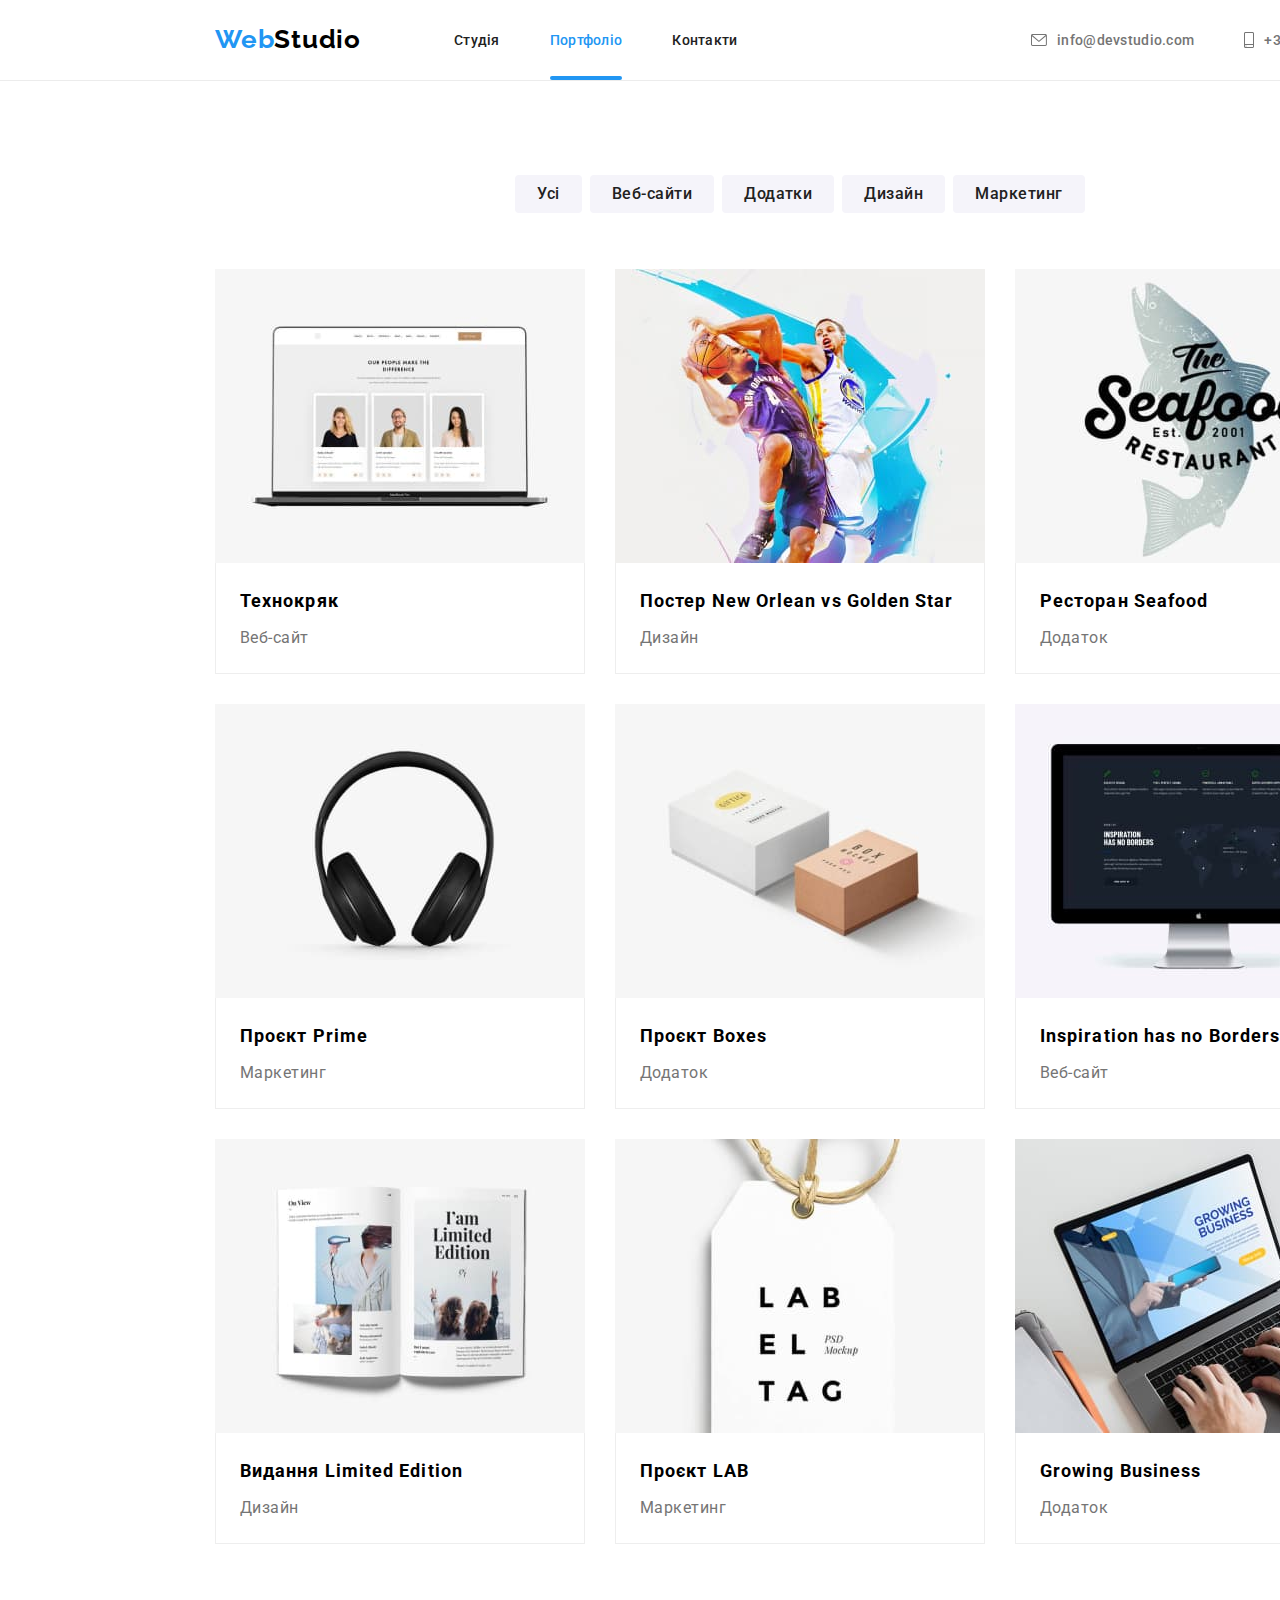
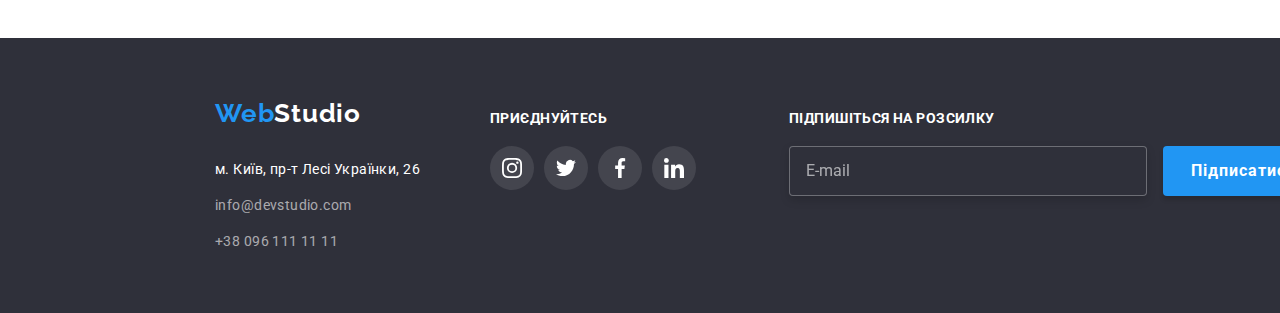
==== portfolio.html @ 1dd20a49 "Виконано рефакторинг HTML-коду та CSS-коду проекту" ====
<!DOCTYPE html>
<html lang="uk">
<head>
    <meta charset="UTF-8">
    <meta http-equiv="X-UA-Compatible" content="IE=edge">
    <meta name="viewport" content="width=device-width, initial-scale=1.0">
    <title>Портфоліо</title>
    <link rel="preconnect" href="https://fonts.googleapis.com">
    <link rel="preconnect" href="https://fonts.gstatic.com" crossorigin>
    <link href="https://fonts.googleapis.com/css2?family=Raleway:wght@700&family=Roboto:wght@400;500;700;900&display=swap"
        rel="stylesheet">
    <link rel="stylesheet" href="./css/main.min.css">
</head>
<body>
    <!-- header -->
    <header class="header">
        <div class="container flex-cont">
            <a class="header-logo" href="./index.html" lang="en" rel="noopener noreferrer nofollow">
                <span class="header-logo__color">Web</span>Studio</a>
            <nav class="navigation">
                <ul class="navigation__list list">
                    <li class="navigation__item"><a href="./index.html" class="navigation__link"
                            rel="noopener noreferrer nofollow">Студія</a></li>
                    <li class="navigation__item"><a href="./portfolio.html" class="navigation__link current"
                            rel="noopener noreferrer nofollow">Портфоліо</a></li>
                    <li class="navigation__item"><a href="/" class="navigation__link"
                            rel="noopener noreferrer nofollow">Контакти</a></li>
                </ul>
            </nav>
            <ul class="contact__list list">
                <li class="contact__item"><a href="mailto:info@devstudio.com" class="contact__mail"
                        rel="noopener noreferrer nofollow"><svg class="contact__mail-icon" width="16" height="12">
                            <use href="./images/icons.svg#icon-envelope"></use>
                        </svg>info@devstudio.com</a></li>
                <li class="contact__item"><a href="tel:+380961111111" class="contact__tel"
                        rel="noopener noreferrer nofollow"><svg class="contact__tel-icon" width="10" height="16">
                            <use href="./images/icons.svg#icon-smartphone"></use>
                        </svg>+38 096 111 11 11</a></li>
            </ul>
        </div>
    </header>
    <!-- hero portfolio -->
    <main>
<section class="section">
    <div class="container">
        <h1 class="section-title visually-hidden">Портфоліо</h1>
        <ul class="portfolio-buttons__list list">
            <li class="portfolio-buttons__list-item"><button type="button" class="portfolio-buttons__list-buttons">Усі</button></li>
            <li class="portfolio-buttons__list-item"><button type="button" class="portfolio-buttons__list-buttons">Веб-сайти</button></li>
            <li class="portfolio-buttons__list-item"><button type="button" class="portfolio-buttons__list-buttons">Додатки</button></li>
            <li class="portfolio-buttons__list-item"><button type="button" class="portfolio-buttons__list-buttons">Дизайн</button></li>
            <li class="portfolio-buttons__list-item"><button type="button" class="portfolio-buttons__list-buttons">Маркетинг</button></li>
        </ul>
        <ul class="portfolio-content__list list">
            <li class="portfolio-content__list-item">
                <a href="/" rel="noopener noreferrer nofollow" class="portfolio-content__list-link">
                    <div class="portfolio-content__thumb">
                        <img src="./images/img_project1.jpg" alt="дизайн-постер" width="370" height="294" />
                        <p class="portfolio-content__thumb-text">Ресурс пропонує комплексні пропозиції з різним рівнем функціоналу та сервісів. Все це
                            дозволить
                            відвідувачу отримати вичерпні відомості про компанію чи приватну особу.</p>
                    </div>
                <div class="portfolio-cards__container">
                    <h2 class="portfolio-cards__container-title">Технокряк</h2>
                    <p class="portfolio-cards__container-text">Веб-сайт</p>
                </div>
                </a>
            </li>
            <li class="portfolio-content__list-item">
                <a href="/" rel="noopener noreferrer nofollow" class="portfolio-content__list-link">
                    <div class="portfolio-content__thumb">
                        <img src="./images/img_project2.jpg" alt="дизайн-постер" width="370" height="294" />
                        <p class="portfolio-content__thumb-text">Ресурс пропонує комплексні пропозиції з різним рівнем функціоналу та сервісів. Все це дозволить
                            відвідувачу отримати вичерпні відомості про компанію чи приватну особу.</p>
                    </div>
                <div class="portfolio-cards__container">
                    <h2 class="portfolio-cards__container-title">Постер New Orlean vs Golden Star</h2>
                    <p class="portfolio-cards__container-text">Дизайн</p>
                </div>
                </a>
            </li>
            <li class="portfolio-content__list-item">
                <a href="/" rel="noopener noreferrer nofollow" class="portfolio-content__list-link">
                    <div class="portfolio-content__thumb">
                        <img src="./images/img_project3.jpg" alt="ресторан-додаток" width="370" height="294" />
                        <p class="portfolio-content__thumb-text">Ресурс пропонує комплексні пропозиції з різним рівнем функціоналу та сервісів. Все це дозволить
                            відвідувачу отримати вичерпні відомості про компанію чи приватну особу.</p>
                    </div>
                    <div class="portfolio-cards__container">
                        <h2 class="portfolio-cards__container-title">Ресторан Seafood</h2>
                        <p class="portfolio-cards__container-text">Додаток</p>
                    </div>
                </a>
            </li>
            <li class="portfolio-content__list-item">
                <a href="/" rel="noopener noreferrer nofollow" class="portfolio-content__list-link">
                    <div class="portfolio-content__thumb">
                        <img src="./images/img_project4.jpg" alt="музика-проект" width="370" height="294" />
                        <p class="portfolio-content__thumb-text">Ресурс пропонує комплексні пропозиції з різним рівнем функціоналу та сервісів. Все це дозволить
                            відвідувачу отримати вичерпні відомості про компанію чи приватну особу.</p>
                    </div>
                    <div class="portfolio-cards__container">
                        <h2 class="portfolio-cards__container-title">Проєкт Prime</h2>
                        <p class="portfolio-cards__container-text">Маркетинг</p>
                    </div>
                </a>
            </li>
            <li class="portfolio-content__list-item">
                <a href="/" rel="noopener noreferrer nofollow" class="portfolio-content__list-link">
                    <div class="portfolio-content__thumb">
                        <img src="./images/img_project5.jpg" alt="коробка-проект" width="370" height="294" />
                        <p class="portfolio-content__thumb-text">Ресурс пропонує комплексні пропозиції з різним рівнем функціоналу та сервісів. Все це дозволить
                            відвідувачу отримати вичерпні відомості про компанію чи приватну особу.</p>
                    </div>
                    <div class="portfolio-cards__container">
                        <h2 class="portfolio-cards__container-title">Проєкт Boxes</h2>
                        <p class="portfolio-cards__container-text">Додаток</p>
                    </div>
                </a>
            </li>
            <li class="portfolio-content__list-item">
                <a href="/" rel="noopener noreferrer nofollow" class="portfolio-content__list-link">
                    <div class="portfolio-content__thumb">
                        <img src="./images/img_project6.jpg" alt="Веб-сайт" width="370" height="294" />
                        <p class="portfolio-content__thumb-text">Ресурс пропонує комплексні пропозиції з різним рівнем функціоналу та сервісів. Все це дозволить
                            відвідувачу отримати вичерпні відомості про компанію чи приватну особу.</p>
                    </div>
                    <div class="portfolio-cards__container">
                        <h2 class="portfolio-cards__container-title">Inspiration has no Borders</h2>
                        <p class="portfolio-cards__container-text">Веб-сайт</p>
                    </div>
                </a>
            </li>
            <li class="portfolio-content__list-item">
                <a href="/" rel="noopener noreferrer nofollow" class="portfolio-content__list-link">
                    <div class="portfolio-content__thumb">
                        <img src="./images/img_project7.jpg" alt="Видання" width="370" height="294" />
                        <p class="portfolio-content__thumb-text">Ресурс пропонує комплексні пропозиції з різним рівнем функціоналу та сервісів. Все це дозволить
                            відвідувачу отримати вичерпні відомості про компанію чи приватну особу.</p>
                    </div>
                    <div class="portfolio-cards__container">
                        <h2 class="portfolio-cards__container-title">Видання Limited Edition</h2>
                        <p class="portfolio-cards__container-text">Дизайн</p>
                    </div>
                </a>
            </li>
            <li class="portfolio-content__list-item">
                <a href="/" rel="noopener noreferrer nofollow" class="portfolio-content__list-link">
                    <div class="portfolio-content__thumb">
                        <img src="./images/img_project8.jpg" alt="проект LabelTag" width="370" height="294" />
                        <p class="portfolio-content__thumb-text">Ресурс пропонує комплексні пропозиції з різним рівнем функціоналу та сервісів. Все це дозволить
                            відвідувачу отримати вичерпні відомості про компанію чи приватну особу.</p>
                    </div>
                    <div class="portfolio-cards__container">
                        <h2 class="portfolio-cards__container-title">Проєкт LAB</h2>
                        <p class="portfolio-cards__container-text">Маркетинг</p>
                    </div>
                </a>
            </li>
            <li class="portfolio-content__list-item">
                <a href="/" rel="noopener noreferrer nofollow" class="portfolio-content__list-link">
                    <div class="portfolio-content__thumb">
                        <img src="./images/img_project9.jpg" alt="додаток для бізнесу" width="370" height="294" />
                        <p class="portfolio-content__thumb-text">Ресурс пропонує комплексні пропозиції з різним рівнем функціоналу та сервісів. Все це дозволить
                            відвідувачу отримати вичерпні відомості про компанію чи приватну особу.</p>
                    </div>
                    <div class="portfolio-cards__container">
                        <h2 class="portfolio-cards__container-title">Growing Business</h2>
                        <p class="portfolio-cards__container-text">Додаток</p>
                    </div>
                </a>
            </li>
        </ul>
    </div>
    
</section>
    </main>
    <!-- basement(footer) -->
    <footer class="footer">
        <div class="container flex-cont">
            <div class="footer-logo-address">
                <a class="footer-logo" href="./index.html" rel="noopener noreferrer nofollow"><span
                        class="footer-logo__color">Web</span>Studio</a>
                <address>
                    <ul class="address-list list">
                        <li class="address-list__item">
                            <a href="https://www.google.com.ua/maps/place/%D0%B1%D1%83%D0%BB.+%D0%9B%D0%B5%D1%81%D0%B8+%D0%A3%D0%BA%D1%80%D0%B0%D0%B8%D0%BD%D0%BA%D0%B8,+26,+%D0%9A%D0%B8%D0%B5%D0%B2,+02000/@50.4265841,30.5361971,17z/data=!3m1!4b1!4m5!3m4!1s0x40d4cf0e033ecbe9:0x57a4dffefec77da0!8m2!3d50.4265807!4d30.5383858?hl=ru"
                                class="address-list__maps" target="_blank" rel="noopener noreferrer nofollow">м. Київ, пр-т
                                Лесі Українки,
                                26</a>
                        </li>
                        <li class="address-list__item">
                            <a href="mailto:info@devstudio.com" class="address-list__mail"
                                rel="noopener noreferrer nofollow">info@devstudio.com</a>
                        </li>
                        <li class="address-list__item">
                            <a href="tel:+3809611111" class="address-list__tel" rel="noopener noreferrer nofollow">+38 096
                                111 11 11</a>
                        </li>
                    </ul>
                </address>
            </div>
            <div class="footer-social">
                <h3 class="footer-social__title">ПРИЄДНУЙТЕСЬ</h3>
                <ul class="footer-social__list list">
                    <li class="footer-social__item"><a href="/" class="footer-social__link"
                            rel="noopener noreferrer nofollow"><svg class="footer-social__icon" width="20" height="20">
                                <use href="./images/icons.svg#icon-instagram"></use>
                            </svg></a>
                    </li>
                    <li class="footer-social__item"><a href="/" class="footer-social__link"
                            rel="noopener noreferrer nofollow"><svg class="footer-social__icon" width="20" height="20">
                                <use href="./images/icons.svg#icon-twitter"></use>
                            </svg></a>
                    </li>
                    <li class="footer-social__item"><a href="/" class="footer-social__link"
                            rel="noopener noreferrer nofollow"><svg class="footer-social__icon" width="20" height="20">
                                <use href="./images/icons.svg#icon-facebook"></use>
                            </svg></a>
                    </li>
                    <li class="footer-social__item"><a href="/" class="footer-social__link"
                            rel="noopener noreferrer nofollow"><svg class="footer-social__icon" width="20" height="20">
                                <use href="./images/icons.svg#icon-linkedin"></use>
                            </svg></a>
                    </li>
                </ul>
            </div>
            <div class="footer-form">
                <h3 class="footer-form__title">ПІДПИШІТЬСЯ НА РОЗСИЛКУ</h3>
                <form name="footer-form" class="footer-form__form">
                    <label for="email"></label>
                    <input type="email" name="email" placeholder="E-mail" class="footer-form__input" id="email" />
                    <button type="submit" class="footer-form__btn">Підписатися<svg class="footer-form__btn-icon" width="24"
                            height="24">
                            <use href="./images/icons.svg#icon-icon-send"></use>
                        </svg></button>
                </form>
            </div>
        </div>
    </footer>
    <script src="./js/modal.js"></script>
</body>
</html>
---- css/main.min.css ----
/*! modern-normalize v1.1.0 | MIT License | https://github.com/sindresorhus/modern-normalize */*,::before,::after{box-sizing:border-box}html{line-height:1.15;-webkit-text-size-adjust:100%;-moz-tab-size:4;-o-tab-size:4;tab-size:4}body{margin:0;font-family:system-ui,"Segoe UI",Roboto,Helvetica,Arial,sans-serif,"Apple Color Emoji","Segoe UI Emoji"}hr{height:0;color:inherit}abbr[title]{-webkit-text-decoration:underline dotted;text-decoration:underline dotted}b,strong{font-weight:bolder}code,kbd,samp,pre{font-family:ui-monospace,SFMono-Regular,Consolas,"Liberation Mono",Menlo,monospace;font-size:1em}small{font-size:80%}sub,sup{font-size:75%;line-height:0;position:relative;vertical-align:baseline}sub{bottom:-0.25em}sup{top:-0.5em}table{text-indent:0;border-color:inherit}button,input,optgroup,select,textarea{font-family:inherit;font-size:100%;line-height:1.15;margin:0}button,select{text-transform:none}button,[type=button],[type=reset],[type=submit]{-webkit-appearance:button}::-moz-focus-inner{border-style:none;padding:0}:-moz-focusring{outline:1px dotted ButtonText}:-moz-ui-invalid{box-shadow:none}legend{padding:0}progress{vertical-align:baseline}::-webkit-inner-spin-button,::-webkit-outer-spin-button{height:auto}[type=search]{-webkit-appearance:textfield;outline-offset:-2px}::-webkit-search-decoration{-webkit-appearance:none}::-webkit-file-upload-button{-webkit-appearance:button;font:inherit}summary{display:list-item}body{font-family:Roboto,sans-serif;background-color:#fff;color:#212121;width:1600px;margin:0 auto}.list{padding:0;margin:0;list-style:none}a{text-decoration:none}img{display:block;max-width:100%;padding:0}h1,h2,h3,h4,h5,h6,p{margin:0}ul{list-style:none;padding:0;margin:0}.visually-hidden{position:absolute;width:1px;height:1px;margin:-1px;border:0;padding:0;white-space:nowrap;-webkit-clip-path:inset(100%);clip-path:inset(100%);clip:rect(0 0 0 0);overflow:hidden}.container{width:1200px;padding-left:15px;padding-right:15px;margin-left:auto;margin-right:auto}.flex-cont{display:flex}.section{padding-top:94px;padding-bottom:94px}.section-title{font-weight:700;font-size:36px;line-height:1.1666666667;letter-spacing:.03em;text-align:center;margin-top:0;margin-bottom:50px}.header-logo{display:block;font-family:Raleway;font-weight:700;font-size:26px;line-height:1.1923076923;letter-spacing:.03em;color:#000;text-decoration:none;padding-top:24px;padding-bottom:25px}.header-logo__color{color:#2196f3}.footer-logo{display:inline-block;color:#fff;font-family:Raleway;font-weight:700;font-size:26px;line-height:1.1923076923;letter-spacing:.03em;text-decoration:none}.footer-logo__color{color:#2196f3}.hero__button{background-color:#2196f3;color:#fff;border-color:#2196f3;font-family:Roboto,sans-serif;font-size:16px;font-weight:700;line-height:1.875;letter-spacing:.06em;text-align:center;display:inline-block;border-radius:4px;border:0;cursor:pointer;padding:10px 24px;box-shadow:0px 4px 4px rgba(0,0,0,.15)}.footer-form__btn{background-color:#2196f3;color:#fff;border-color:#2196f3;font-family:Roboto,sans-serif;font-size:16px;font-weight:700;line-height:1.875;letter-spacing:.06em;text-align:center;display:inline-flex;align-items:center;border-radius:4px;border:0;cursor:pointer;padding:10px 28px;margin-left:12px;box-shadow:0px 4px 4px rgba(0,0,0,.15)}.footer-form__btn-icon{fill:#fff;margin-left:10px}.modal-form__btn{color:#fff;border-color:#2196f3;background-color:#2196f3;font-size:16px;font-weight:700;line-height:1.875;letter-spacing:.06em;text-align:center;font-family:Roboto,sans-serif;border-radius:4px;border:0;cursor:pointer;padding:10px 52px;margin-left:112px;box-shadow:0px 4px 4px rgba(0,0,0,.15);display:inline-block}.modal__btn-close{position:absolute;display:inline-flex;align-items:center;background-color:#fff;top:8px;right:8px;width:30px;height:30px;border-radius:50%;border:1px solid rgba(0,0,0,.1);cursor:pointer;transition:fill 250ms cubic-bezier(0.4, 0, 0.2, 1)}.modal__btn-close:hover,.modal__btn-close:focus{fill:#2196f3}.portfolio-buttons__list-buttons{background-color:#f5f4fa;color:#212121;font-family:inherit;font-size:16px;font-weight:500;line-height:1.625;letter-spacing:.03em;border-radius:4px;border:0;border-color:#f5f4fa;cursor:pointer;padding:6px 22px;transition:background-color 250ms cubic-bezier(0.4, 0, 0.2, 1),color 250ms cubic-bezier(0.4, 0, 0.2, 1),box-shadow 250ms cubic-bezier(0.4, 0, 0.2, 1)}.portfolio-buttons__list-buttons:hover,.portfolio-buttons__list-buttons:focus{background-color:#2196f3;color:#fff;box-shadow:0px 3px 1px rgba(0,0,0,.1),0px 1px 2px rgba(0,0,0,.08),0px 2px 2px rgba(0,0,0,.12)}.header{border-bottom:1px solid #ececec}.navigation__list{display:flex;margin-left:93px}.navigation__list .navigation__item:not(:last-child){margin-right:50px}.navigation__list .navigation__link{display:block;color:#212121;font-size:14px;font-weight:500;line-height:1.1428571429;letter-spacing:.02em;text-decoration:none;padding-top:32px;padding-bottom:32px;transition:color 250ms cubic-bezier(0.4, 0, 0.2, 1)}.navigation__list .navigation__link:hover,.navigation__list .navigation__link:focus{color:#2196f3}.navigation__list .navigation__link.current{color:#2196f3}.navigation__item{position:relative}.current::after{position:absolute;content:"";bottom:0;left:0;width:100%;height:4px;background-color:#2196f3;border-radius:2px}.contact__list{display:flex;margin-left:auto;align-items:center}.contact__list .contact__item+.contact__item{margin-left:50px}.contact__mail{display:inline-flex;color:#757575;font-size:14px;font-weight:500;line-height:1.1428571429;letter-spacing:.02em;text-decoration:none;align-items:center;padding-top:32px;padding-bottom:32px;transition:color 250ms cubic-bezier(0.4, 0, 0.2, 1)}.contact__mail:hover,.contact__mail:focus{color:#2196f3}.contact__mail-icon{margin-right:10px;fill:currentColor}.contact__tel{display:inline-flex;color:#757575;font-size:14px;font-weight:500;line-height:1.1428571429;letter-spacing:.02em;text-decoration:none;align-items:center;padding-top:32px;padding-bottom:32px;transition:color 250ms cubic-bezier(0.4, 0, 0.2, 1)}.contact__tel:link:hover,.contact__tel:link:focus{color:#2196f3}.contact__tel-icon{margin-right:10px;fill:currentColor}.hero{display:block;background-color:#c4c4c4;background-image:linear-gradient(to right, rgba(47, 48, 58, 0.4), rgba(47, 48, 58, 0.4)),url("../images/herobgimage.jpg");max-width:1600px;height:600px;text-align:center;text-transform:uppercase;padding-top:200px;padding-bottom:200px}.hero__title{color:#fff;width:696px;font-weight:900;font-size:44px;line-height:1.3636363636;letter-spacing:.06em;margin:0 auto 30px}.features-list{display:flex}.features-list__item:not(:last-child){margin-right:30px}.features-list__content{display:flex;justify-content:center;align-items:center;background-color:#f5f4fa;width:270px;height:120px;margin-bottom:30px;border-radius:4px}.features-list__content-title{font-size:14px;line-height:1.1428571429;letter-spacing:.03em;margin-top:0;margin-bottom:10px}.features-list__content-text{margin-top:0;margin-bottom:0}.features-list .features-list__content-title{font-size:14px;font-weight:700;line-height:1.1428571429;letter-spacing:.03em}.features-list .features-list__content-text{color:#757575;font-size:14px;font-weight:400;line-height:1.7142857143;letter-spacing:.03em}.works{padding-bottom:94px}.works-list{display:flex}.works-list__item:not(:last-child){margin-right:30px}.works-list__thumb{position:relative;display:flex}.works-list__text{position:absolute;background-color:rgba(47,48,58,.8);color:#fff;margin:0;padding:27px;bottom:0;width:100%;font-weight:700;font-size:14px;line-height:1.1428571429;letter-spacing:.03em;text-align:center;text-transform:uppercase}.teams{background-color:#f5f4fa}.teams__list{display:flex}.teams__item:not(:last-child){margin-right:30px}.teams__list .teams__item{background-color:#fff}.teams__item{box-shadow:0px 1px 3px rgba(0,0,0,.12),0px 1px 1px rgba(0,0,0,.14),0px 2px 1px rgba(0,0,0,.2);border-radius:0px 0px 4px 4px}.teams__list .teams__title{font-size:16px;font-weight:500;line-height:1.1875;letter-spacing:.03em;text-align:center;margin-top:30px;margin-bottom:0}.teams__list .teams__text{color:#757575;font-size:16px;font-weight:400;line-height:1.1875;letter-spacing:.03em;text-align:center;margin-top:10px}.social-container{margin:16px 32px 30px}.social-container__list{display:flex}.social-container__item:not(:last-child){margin-right:10px}.social-container__link{display:flex;justify-content:center;align-items:center;color:#afb1b8;width:44px;height:44px;border-radius:50%;transition:background-color 250ms cubic-bezier(0.4, 0, 0.2, 1),color 250ms cubic-bezier(0.4, 0, 0.2, 1)}.social-container__link:hover,.social-container__link:focus{background-color:#2196f3;color:#fff}.social-container__icon{fill:currentColor}.clients-list{display:flex;justify-content:center;padding:0;margin:0}.clients-list__item:not(:last-child){margin-right:30px}.clients-list__link{display:flex;justify-content:center;align-items:center;color:#afb1b8;width:170px;height:92px;border:1px solid #afb1b8;border-radius:4px;transition:background-color 250ms cubic-bezier(0.4, 0, 0.2, 1),color 250ms cubic-bezier(0.4, 0, 0.2, 1),border-color 250ms cubic-bezier(0.4, 0, 0.2, 1)}.clients-list__link:hover,.clients-list__link:focus{background-color:#fff;color:#2196f3;border-color:#2196f3}.clients-list__icon{fill:currentColor}.footer{background-color:#2f303a;padding-top:60px;padding-bottom:60px}.footer-logo-address{margin-right:70px}.address-list .address-list__maps{color:#fff;font-size:14px;font-weight:400;line-height:1.7142857143;letter-spacing:.03em;text-decoration:none;font-style:normal;margin-top:28px;transition:color 250ms cubic-bezier(0.4, 0, 0.2, 1)}.address-list .address-list__maps.address-list__maps:hover,.address-list .address-list__maps.address-list__maps:focus{color:#2196f3}.address-list__item .address-list__maps{display:inline-block}.address-list .address-list__mail{color:rgba(255,255,255,.6);font-size:14px;font-weight:400;line-height:1.7142857143;letter-spacing:.03em;text-decoration:none;font-style:normal;margin-top:12px;transition:color 250ms cubic-bezier(0.4, 0, 0.2, 1)}.address-list .address-list__mail.address-list__mail:hover,.address-list .address-list__mail.address-list__mail:focus{color:#2196f3}.address-list__item .address-list__mail{display:inline-block;padding:0}.address-list .address-list__tel{color:rgba(255,255,255,.6);font-size:14px;font-weight:400;line-height:1.7142857143;letter-spacing:.03em;text-decoration:none;font-style:normal;margin-top:12px;transition:color 250ms cubic-bezier(0.4, 0, 0.2, 1)}.address-list .address-list__tel.address-list__tel:hover,.address-list .address-list__tel.address-list__tel:focus{color:#2196f3}.address-list__item .address-list__tel{display:inline-block;padding:0}.footer-social{display:flex;flex-direction:column;margin-top:12px;margin-right:93px}.footer-social__title{color:#fff;font-weight:700;font-size:14px;line-height:1.1428571429;letter-spacing:.03em;text-transform:uppercase;margin:0}.footer-social__list{display:flex}.footer-social__link{display:flex;justify-content:center;align-items:center;color:#fff;background-color:rgba(255,255,255,.1);width:44px;height:44px;border-radius:50%;margin-top:20px;transition:background-color 250ms cubic-bezier(0.4, 0, 0.2, 1)}.footer-social__link:hover,.footer-social__link:focus{background-color:#2196f3}.footer-social__item:not(:last-child){margin-right:10px}.footer-social__icon{fill:#fff}.footer-form{display:flex;flex-direction:column;margin-top:12px}.footer-form__title{color:#fff;font-weight:700;font-size:14px;line-height:1.1428571429;letter-spacing:.03em;text-transform:uppercase;margin:0}.footer-form__form{margin-top:20px}.footer-form__input{background-color:#2f303a;color:#fff;min-width:358px;min-height:50px;border:1px solid rgba(255,255,255,.3);filter:drop-shadow(0px 4px 4px rgba(0, 0, 0, 0.15));border-radius:4px;padding-left:16px}.footer-form__input::-moz-placeholder{color:rgba(255,255,255,.6)}.footer-form__input:-ms-input-placeholder{color:rgba(255,255,255,.6)}.footer-form__input::placeholder{color:rgba(255,255,255,.6)}.backdrop{position:fixed;background-color:rgba(0,0,0,.2);top:0;left:0;width:100%;height:100%;transition:opacity 250ms cubic-bezier(0.4, 0, 0.2, 1),visibility 250ms cubic-bezier(0.4, 0, 0.2, 1)}.backdrop.is-hidden{opacity:0;visibility:hidden;pointer-events:none}.modal{position:absolute;top:50%;left:50%;min-width:528px;min-height:581px;background-color:#fff;box-shadow:0px 1px 3px rgba(0,0,0,.12),0px 1px 1px rgba(0,0,0,.14),0px 2px 1px rgba(0,0,0,.2);border-radius:4px;transform:translate(-50%, -50%) scale(1);transition:transform 250ms cubic-bezier(0.4, 0, 0.2, 1);padding:40px}.backdrop.is-hidden .modal{transform:translate(-50%, -50%) scale(0)}.modal__title{font-weight:700;font-size:20px;line-height:1.15;text-align:center;letter-spacing:.03em;color:#212121;margin:0 0 12px}.modal-form__container{margin-bottom:10px;position:relative}.modal-form__container label{display:block;font-weight:400;font-size:12px;line-height:1.1666666667;letter-spacing:.01em;color:#757575;margin-bottom:4px}.modal-form__input{width:100%;height:40px;border:1px solid rgba(33,33,33,.2);border-radius:4px;padding-left:42px;transition:border-color 250ms cubic-bezier(0.4, 0, 0.2, 1)}.modal-form__input:focus-visible{outline:none;border-color:#2196f3}.modal-form__input:hover~.modal-form__icon,.modal-form__input:focus~.modal-form__icon{fill:#2196f3}.modal-form__icon{position:absolute;top:50%;left:12px;transition:fill 250ms cubic-bezier(0.4, 0, 0.2, 1)}.modal-form__textarea-container{margin-bottom:20px}.modal-form__textarea-container.modal-form__textarea::-moz-placeholder{font-weight:400;font-size:12px;line-height:1.1666666667;letter-spacing:.01em;color:rgba(117,117,117,.5)}.modal-form__textarea-container.modal-form__textarea:-ms-input-placeholder{font-weight:400;font-size:12px;line-height:1.1666666667;letter-spacing:.01em;color:rgba(117,117,117,.5)}.modal-form__textarea-container.modal-form__textarea::placeholder{font-weight:400;font-size:12px;line-height:1.1666666667;letter-spacing:.01em;color:rgba(117,117,117,.5)}.modal-form__textarea-container label{display:block;font-weight:400;font-size:12px;line-height:1.1666666667;letter-spacing:.01em;color:#757575;margin-bottom:4px}.modal-form__textarea{width:100%;height:120px;border:1px solid rgba(33,33,33,.2);border-radius:4px;padding:12px 16px;resize:none;transition:border-color 250ms cubic-bezier(0.4, 0, 0.2, 1)}.modal-form__textarea:focus-visible{outline:none;border-color:#2196f3}.modal-form__checkbox{margin-bottom:30px;display:flex;justify-content:center;align-items:center;font-weight:400;font-size:14px;line-height:1.7142857143;letter-spacing:.03em;color:#757575;margin-left:8px}.modal-form__checkbox-input{position:absolute;width:1px;height:1px;margin:-1px;border:0;padding:0;white-space:nowrap;-webkit-clip-path:inset(100%);clip-path:inset(100%);clip:rect(0 0 0 0);overflow:hidden}.modal-form__checkbox-input:checked+.modal-form__checkbox-icon{background-color:#2196f3;border-color:#2196f3;background-image:url(../images/icon-check-modal.svg);background-size:contain;background-origin:border-box}.modal-form__checkbox-icon{display:inline-block;width:16px;height:15px;border:2px solid #000;border-radius:2px;margin-right:8px;transition:background-color 250ms cubic-bezier(0.4, 0, 0.2, 1)}.modal-form__checkbox-link{font-weight:400;font-size:14px;line-height:1.7142857143;letter-spacing:.03em;-webkit-text-decoration:underline solid #2196f3;text-decoration:underline solid #2196f3;text-underline-offset:3px;color:#2196f3;margin-left:8px;border-bottom:#2196f3}.portfolio-buttons__list{display:flex;justify-content:center}.portfolio-buttons__list-item:not(:last-child){margin-right:8px}.portfolio-content__list{display:flex;flex-wrap:wrap;padding-top:56px}.portfolio-content__list-item{width:370px;margin-right:30px;margin-bottom:30px}.portfolio-content__list-item:nth-child(3n){margin-right:0}.portfolio-content__list-item:nth-last-child(-n+3){margin-bottom:0}.portfolio-content__list-link{position:relative;display:block;text-decoration:none;color:#000;transition:background-color 250ms cubic-bezier(0.4, 0, 0.2, 1),box-shadow 250ms cubic-bezier(0.4, 0, 0.2, 1)}.portfolio-content__list-link:hover{background-color:#fff;box-shadow:0px 1px 1px rgba(0,0,0,.12),0px 4px 4px rgba(0,0,0,.06),1px 4px 6px rgba(0,0,0,.16)}.portfolio-content__list-link:hover .portfolio-content__thumb-text{transform:translateY(0)}.portfolio-content__thumb{position:relative;overflow:hidden}.portfolio-content__thumb-text{position:absolute;top:0;color:#fff;background-color:rgba(33,150,243,.9);font-weight:400;font-size:18px;line-height:1.5555555556;letter-spacing:.03em;padding:63px 24px;margin:0;height:100%;transform:translateY(101%);transition:transform 250ms cubic-bezier(0.4, 0, 0.2, 1);overflow:auto}.portfolio-cards__container{border-bottom:1px solid #eee;border-left:1px solid #eee;border-right:1px solid #eee}.portfolio-content__list-item .portfolio-cards__container-title{margin-bottom:0}.portfolio-content__list .portfolio-cards__container-title{font-size:18px;font-weight:700;line-height:2;letter-spacing:.06em;padding-top:20px;padding-left:24px;padding-right:24px}.portfolio-content__list .portfolio-cards__container-text{color:#757575;font-size:16px;font-weight:400;line-height:1.875;letter-spacing:.03em;margin-top:4px;margin-bottom:20px;padding-left:24px;padding-right:24px}/*# sourceMappingURL=main.min.css.map */
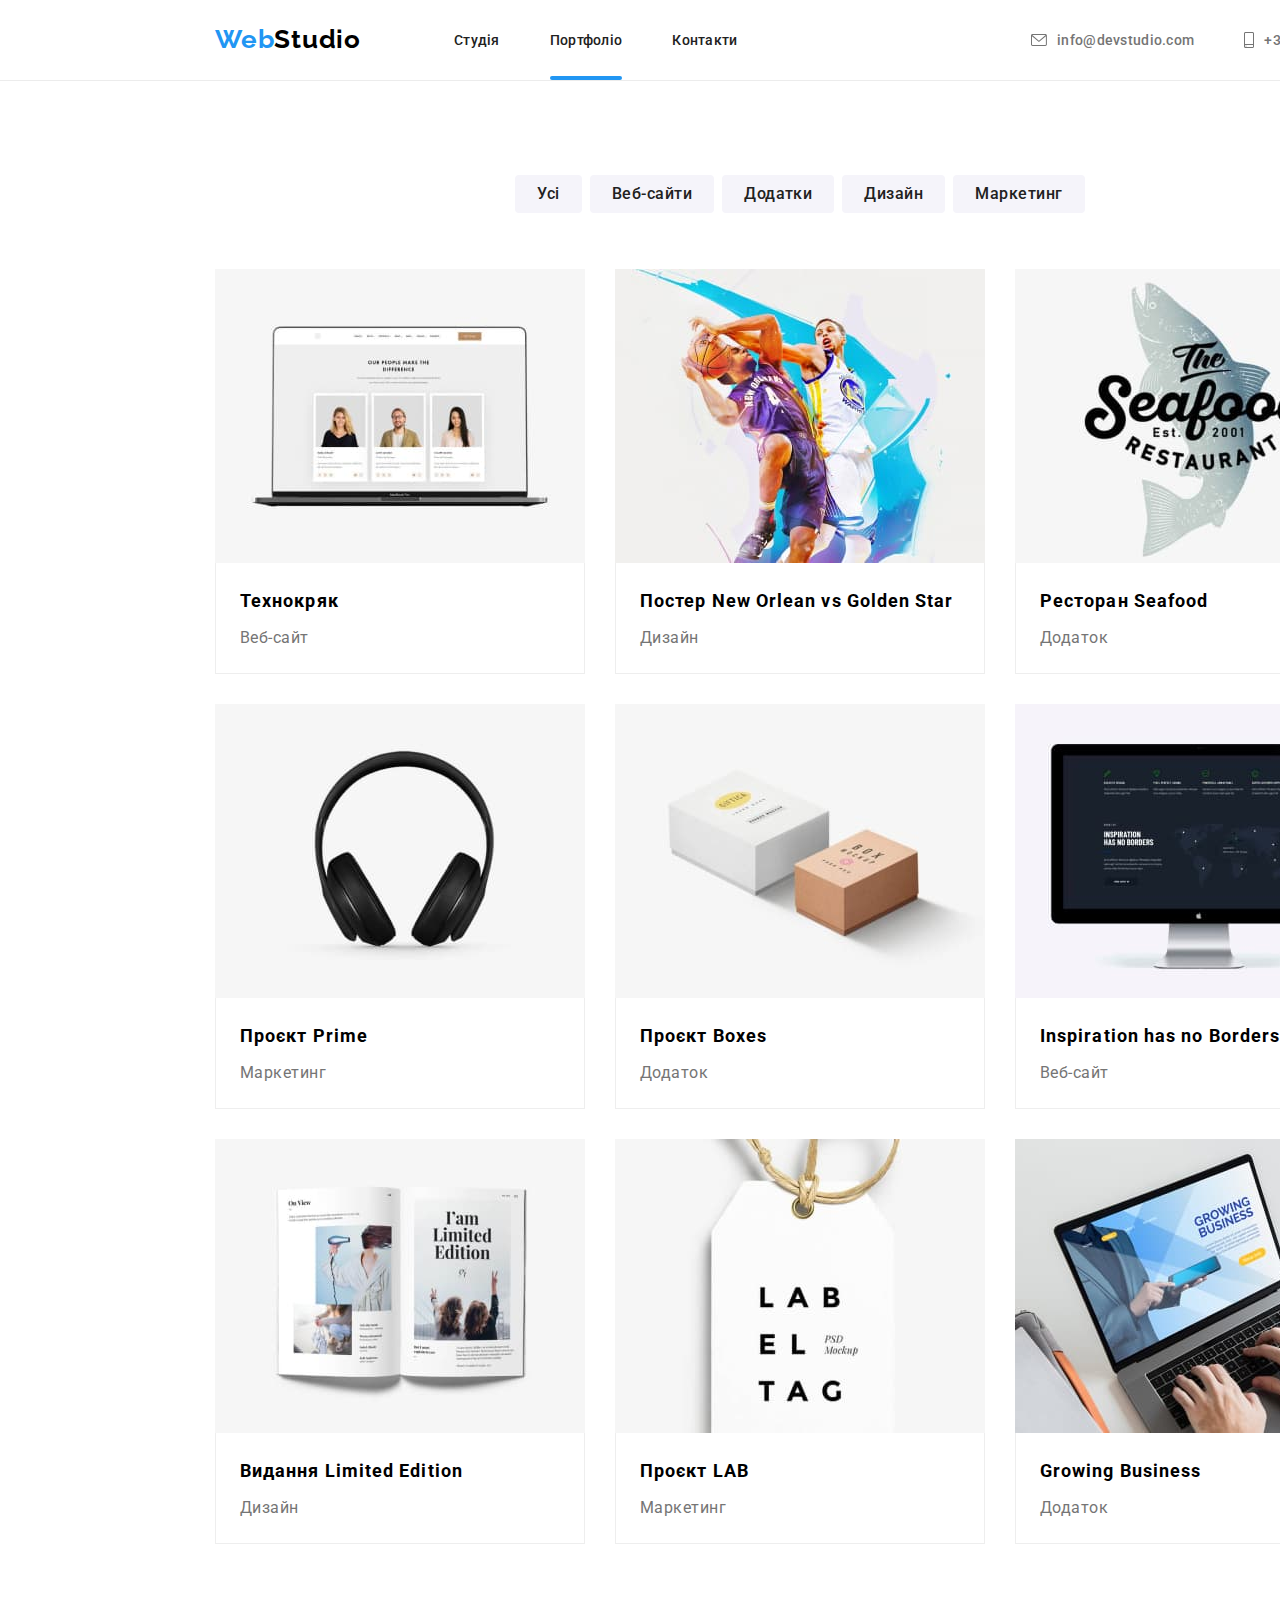
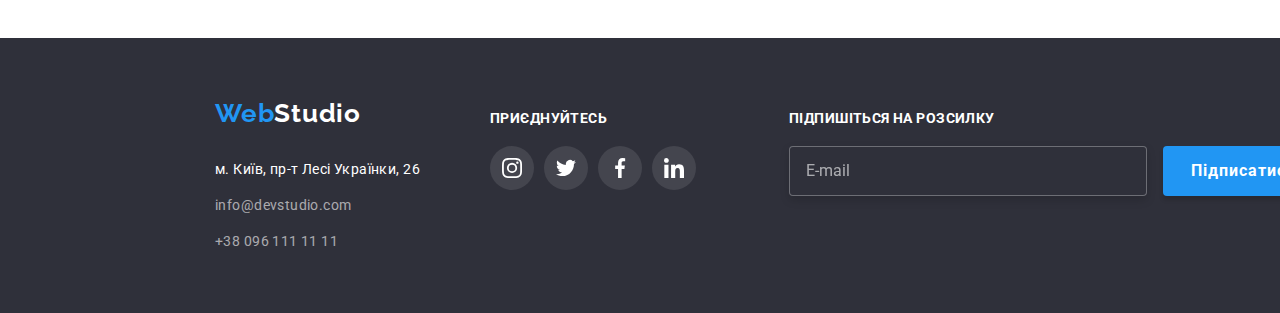
==== commit a376d459: "Виконано рефакторинг HTML та CSS-коду проекту" ====
--- a/portfolio.html
+++ b/portfolio.html
@@ -1,243 +1,366 @@
 <!DOCTYPE html>
 <html lang="uk">
-<head>
-    <meta charset="UTF-8">
-    <meta http-equiv="X-UA-Compatible" content="IE=edge">
-    <meta name="viewport" content="width=device-width, initial-scale=1.0">
+  <head>
+    <meta charset="UTF-8" />
+    <meta http-equiv="X-UA-Compatible" content="IE=edge" />
+    <meta name="viewport" content="width=device-width, initial-scale=1.0" />
     <title>Портфоліо</title>
-    <link rel="preconnect" href="https://fonts.googleapis.com">
-    <link rel="preconnect" href="https://fonts.gstatic.com" crossorigin>
-    <link href="https://fonts.googleapis.com/css2?family=Raleway:wght@700&family=Roboto:wght@400;500;700;900&display=swap"
-        rel="stylesheet">
-    <link rel="stylesheet" href="./css/main.min.css">
-</head>
-<body>
+    <link rel="preconnect" href="https://fonts.googleapis.com" />
+    <link rel="preconnect" href="https://fonts.gstatic.com" crossorigin />
+    <link
+      href="https://fonts.googleapis.com/css2?family=Raleway:wght@700&family=Roboto:wght@400;500;700;900&display=swap"
+      rel="stylesheet"
+    />
+    <link rel="stylesheet" href="./css/main.min.css" />
+  </head>
+  <body>
     <!-- header -->
     <header class="header">
-        <div class="container flex-cont">
-            <a class="header-logo" href="./index.html" lang="en" rel="noopener noreferrer nofollow">
-                <span class="header-logo__color">Web</span>Studio</a>
-            <nav class="navigation">
-                <ul class="navigation__list list">
-                    <li class="navigation__item"><a href="./index.html" class="navigation__link"
-                            rel="noopener noreferrer nofollow">Студія</a></li>
-                    <li class="navigation__item"><a href="./portfolio.html" class="navigation__link current"
-                            rel="noopener noreferrer nofollow">Портфоліо</a></li>
-                    <li class="navigation__item"><a href="/" class="navigation__link"
-                            rel="noopener noreferrer nofollow">Контакти</a></li>
-                </ul>
-            </nav>
-            <ul class="contact__list list">
-                <li class="contact__item"><a href="mailto:info@devstudio.com" class="contact__mail"
-                        rel="noopener noreferrer nofollow"><svg class="contact__mail-icon" width="16" height="12">
-                            <use href="./images/icons.svg#icon-envelope"></use>
-                        </svg>info@devstudio.com</a></li>
-                <li class="contact__item"><a href="tel:+380961111111" class="contact__tel"
-                        rel="noopener noreferrer nofollow"><svg class="contact__tel-icon" width="10" height="16">
-                            <use href="./images/icons.svg#icon-smartphone"></use>
-                        </svg>+38 096 111 11 11</a></li>
-            </ul>
-        </div>
+      <div class="container flex-cont">
+        <a class="header__logo" href="./index.html" lang="en" rel="noopener noreferrer nofollow">
+          <span class="header__logo-color">Web</span>Studio</a
+        >
+        <nav class="header-navigation">
+          <ul class="header-navigation__list list">
+            <li class="header-navigation__item">
+              <a
+                href="./index.html"
+                class="header-navigation__link"
+                rel="noopener noreferrer nofollow"
+                >Студія</a
+              >
+            </li>
+            <li class="header-navigation__item current">
+              <a
+                href="./portfolio.html"
+                class="header-navigation__link"
+                rel="noopener noreferrer nofollow"
+                >Портфоліо</a
+              >
+            </li>
+            <li class="header-navigation__item">
+              <a href="/" class="header-navigation__link" rel="noopener noreferrer nofollow"
+                >Контакти</a
+              >
+            </li>
+          </ul>
+        </nav>
+        <ul class="header-contact__list list">
+          <li class="header-contact__item">
+            <a
+              href="mailto:info@devstudio.com"
+              class="header-contact__mail"
+              rel="noopener noreferrer nofollow"
+              ><svg class="header-contact__mail-icon" width="16" height="12">
+                <use href="./images/icons.svg#icon-envelope"></use></svg
+              >info@devstudio.com</a
+            >
+          </li>
+          <li class="header-contact__item">
+            <a
+              href="tel:+380961111111"
+              class="header-contact__tel"
+              rel="noopener noreferrer nofollow"
+              ><svg class="header-contact__tel-icon" width="10" height="16">
+                <use href="./images/icons.svg#icon-smartphone"></use></svg
+              >+38 096 111 11 11</a
+            >
+          </li>
+        </ul>
+      </div>
     </header>
     <!-- hero portfolio -->
     <main>
-<section class="section">
-    <div class="container">
-        <h1 class="section-title visually-hidden">Портфоліо</h1>
-        <ul class="portfolio-buttons__list list">
-            <li class="portfolio-buttons__list-item"><button type="button" class="portfolio-buttons__list-buttons">Усі</button></li>
-            <li class="portfolio-buttons__list-item"><button type="button" class="portfolio-buttons__list-buttons">Веб-сайти</button></li>
-            <li class="portfolio-buttons__list-item"><button type="button" class="portfolio-buttons__list-buttons">Додатки</button></li>
-            <li class="portfolio-buttons__list-item"><button type="button" class="portfolio-buttons__list-buttons">Дизайн</button></li>
-            <li class="portfolio-buttons__list-item"><button type="button" class="portfolio-buttons__list-buttons">Маркетинг</button></li>
-        </ul>
-        <ul class="portfolio-content__list list">
-            <li class="portfolio-content__list-item">
-                <a href="/" rel="noopener noreferrer nofollow" class="portfolio-content__list-link">
-                    <div class="portfolio-content__thumb">
-                        <img src="./images/img_project1.jpg" alt="дизайн-постер" width="370" height="294" />
-                        <p class="portfolio-content__thumb-text">Ресурс пропонує комплексні пропозиції з різним рівнем функціоналу та сервісів. Все це
-                            дозволить
-                            відвідувачу отримати вичерпні відомості про компанію чи приватну особу.</p>
-                    </div>
-                <div class="portfolio-cards__container">
-                    <h2 class="portfolio-cards__container-title">Технокряк</h2>
-                    <p class="portfolio-cards__container-text">Веб-сайт</p>
-                </div>
-                </a>
-            </li>
-            <li class="portfolio-content__list-item">
-                <a href="/" rel="noopener noreferrer nofollow" class="portfolio-content__list-link">
-                    <div class="portfolio-content__thumb">
-                        <img src="./images/img_project2.jpg" alt="дизайн-постер" width="370" height="294" />
-                        <p class="portfolio-content__thumb-text">Ресурс пропонує комплексні пропозиції з різним рівнем функціоналу та сервісів. Все це дозволить
-                            відвідувачу отримати вичерпні відомості про компанію чи приватну особу.</p>
-                    </div>
-                <div class="portfolio-cards__container">
-                    <h2 class="portfolio-cards__container-title">Постер New Orlean vs Golden Star</h2>
-                    <p class="portfolio-cards__container-text">Дизайн</p>
-                </div>
-                </a>
-            </li>
-            <li class="portfolio-content__list-item">
-                <a href="/" rel="noopener noreferrer nofollow" class="portfolio-content__list-link">
-                    <div class="portfolio-content__thumb">
-                        <img src="./images/img_project3.jpg" alt="ресторан-додаток" width="370" height="294" />
-                        <p class="portfolio-content__thumb-text">Ресурс пропонує комплексні пропозиції з різним рівнем функціоналу та сервісів. Все це дозволить
-                            відвідувачу отримати вичерпні відомості про компанію чи приватну особу.</p>
-                    </div>
-                    <div class="portfolio-cards__container">
-                        <h2 class="portfolio-cards__container-title">Ресторан Seafood</h2>
-                        <p class="portfolio-cards__container-text">Додаток</p>
-                    </div>
-                </a>
-            </li>
-            <li class="portfolio-content__list-item">
-                <a href="/" rel="noopener noreferrer nofollow" class="portfolio-content__list-link">
-                    <div class="portfolio-content__thumb">
-                        <img src="./images/img_project4.jpg" alt="музика-проект" width="370" height="294" />
-                        <p class="portfolio-content__thumb-text">Ресурс пропонує комплексні пропозиції з різним рівнем функціоналу та сервісів. Все це дозволить
-                            відвідувачу отримати вичерпні відомості про компанію чи приватну особу.</p>
-                    </div>
-                    <div class="portfolio-cards__container">
-                        <h2 class="portfolio-cards__container-title">Проєкт Prime</h2>
-                        <p class="portfolio-cards__container-text">Маркетинг</p>
-                    </div>
-                </a>
-            </li>
-            <li class="portfolio-content__list-item">
-                <a href="/" rel="noopener noreferrer nofollow" class="portfolio-content__list-link">
-                    <div class="portfolio-content__thumb">
-                        <img src="./images/img_project5.jpg" alt="коробка-проект" width="370" height="294" />
-                        <p class="portfolio-content__thumb-text">Ресурс пропонує комплексні пропозиції з різним рівнем функціоналу та сервісів. Все це дозволить
-                            відвідувачу отримати вичерпні відомості про компанію чи приватну особу.</p>
-                    </div>
-                    <div class="portfolio-cards__container">
-                        <h2 class="portfolio-cards__container-title">Проєкт Boxes</h2>
-                        <p class="portfolio-cards__container-text">Додаток</p>
-                    </div>
-                </a>
-            </li>
-            <li class="portfolio-content__list-item">
-                <a href="/" rel="noopener noreferrer nofollow" class="portfolio-content__list-link">
-                    <div class="portfolio-content__thumb">
-                        <img src="./images/img_project6.jpg" alt="Веб-сайт" width="370" height="294" />
-                        <p class="portfolio-content__thumb-text">Ресурс пропонує комплексні пропозиції з різним рівнем функціоналу та сервісів. Все це дозволить
-                            відвідувачу отримати вичерпні відомості про компанію чи приватну особу.</p>
-                    </div>
-                    <div class="portfolio-cards__container">
-                        <h2 class="portfolio-cards__container-title">Inspiration has no Borders</h2>
-                        <p class="portfolio-cards__container-text">Веб-сайт</p>
-                    </div>
-                </a>
-            </li>
-            <li class="portfolio-content__list-item">
-                <a href="/" rel="noopener noreferrer nofollow" class="portfolio-content__list-link">
-                    <div class="portfolio-content__thumb">
-                        <img src="./images/img_project7.jpg" alt="Видання" width="370" height="294" />
-                        <p class="portfolio-content__thumb-text">Ресурс пропонує комплексні пропозиції з різним рівнем функціоналу та сервісів. Все це дозволить
-                            відвідувачу отримати вичерпні відомості про компанію чи приватну особу.</p>
-                    </div>
-                    <div class="portfolio-cards__container">
-                        <h2 class="portfolio-cards__container-title">Видання Limited Edition</h2>
-                        <p class="portfolio-cards__container-text">Дизайн</p>
-                    </div>
-                </a>
-            </li>
-            <li class="portfolio-content__list-item">
-                <a href="/" rel="noopener noreferrer nofollow" class="portfolio-content__list-link">
-                    <div class="portfolio-content__thumb">
-                        <img src="./images/img_project8.jpg" alt="проект LabelTag" width="370" height="294" />
-                        <p class="portfolio-content__thumb-text">Ресурс пропонує комплексні пропозиції з різним рівнем функціоналу та сервісів. Все це дозволить
-                            відвідувачу отримати вичерпні відомості про компанію чи приватну особу.</p>
-                    </div>
-                    <div class="portfolio-cards__container">
-                        <h2 class="portfolio-cards__container-title">Проєкт LAB</h2>
-                        <p class="portfolio-cards__container-text">Маркетинг</p>
-                    </div>
-                </a>
-            </li>
-            <li class="portfolio-content__list-item">
-                <a href="/" rel="noopener noreferrer nofollow" class="portfolio-content__list-link">
-                    <div class="portfolio-content__thumb">
-                        <img src="./images/img_project9.jpg" alt="додаток для бізнесу" width="370" height="294" />
-                        <p class="portfolio-content__thumb-text">Ресурс пропонує комплексні пропозиції з різним рівнем функціоналу та сервісів. Все це дозволить
-                            відвідувачу отримати вичерпні відомості про компанію чи приватну особу.</p>
-                    </div>
-                    <div class="portfolio-cards__container">
-                        <h2 class="portfolio-cards__container-title">Growing Business</h2>
-                        <p class="portfolio-cards__container-text">Додаток</p>
-                    </div>
-                </a>
-            </li>
-        </ul>
-    </div>
-    
-</section>
+      <section class="section">
+        <div class="container">
+          <h1 class="section-title visually-hidden">Портфоліо</h1>
+          <ul class="portfolio-buttons__list list">
+            <li class="portfolio-buttons__list-item">
+              <button type="button" class="portfolio-buttons__list-buttons">Усі</button>
+            </li>
+            <li class="portfolio-buttons__list-item">
+              <button type="button" class="portfolio-buttons__list-buttons">Веб-сайти</button>
+            </li>
+            <li class="portfolio-buttons__list-item">
+              <button type="button" class="portfolio-buttons__list-buttons">Додатки</button>
+            </li>
+            <li class="portfolio-buttons__list-item">
+              <button type="button" class="portfolio-buttons__list-buttons">Дизайн</button>
+            </li>
+            <li class="portfolio-buttons__list-item">
+              <button type="button" class="portfolio-buttons__list-buttons">Маркетинг</button>
+            </li>
+          </ul>
+          <ul class="portfolio-content__list list">
+            <li class="portfolio-content__list-item">
+              <a href="/" rel="noopener noreferrer nofollow" class="portfolio-content__list-link">
+                <div class="portfolio-content__thumb">
+                  <img
+                    src="./images/img_project1.jpg"
+                    alt="дизайн-постер"
+                    width="370"
+                    height="294"
+                  />
+                  <p class="portfolio-content__thumb-text">
+                    Ресурс пропонує комплексні пропозиції з різним рівнем функціоналу та сервісів.
+                    Все це дозволить відвідувачу отримати вичерпні відомості про компанію чи
+                    приватну особу.
+                  </p>
+                </div>
+                <div class="portfolio-cards__container">
+                  <h2 class="portfolio-cards__container-title">Технокряк</h2>
+                  <p class="portfolio-cards__container-text">Веб-сайт</p>
+                </div>
+              </a>
+            </li>
+            <li class="portfolio-content__list-item">
+              <a href="/" rel="noopener noreferrer nofollow" class="portfolio-content__list-link">
+                <div class="portfolio-content__thumb">
+                  <img
+                    src="./images/img_project2.jpg"
+                    alt="дизайн-постер"
+                    width="370"
+                    height="294"
+                  />
+                  <p class="portfolio-content__thumb-text">
+                    Ресурс пропонує комплексні пропозиції з різним рівнем функціоналу та сервісів.
+                    Все це дозволить відвідувачу отримати вичерпні відомості про компанію чи
+                    приватну особу.
+                  </p>
+                </div>
+                <div class="portfolio-cards__container">
+                  <h2 class="portfolio-cards__container-title">Постер New Orlean vs Golden Star</h2>
+                  <p class="portfolio-cards__container-text">Дизайн</p>
+                </div>
+              </a>
+            </li>
+            <li class="portfolio-content__list-item">
+              <a href="/" rel="noopener noreferrer nofollow" class="portfolio-content__list-link">
+                <div class="portfolio-content__thumb">
+                  <img
+                    src="./images/img_project3.jpg"
+                    alt="ресторан-додаток"
+                    width="370"
+                    height="294"
+                  />
+                  <p class="portfolio-content__thumb-text">
+                    Ресурс пропонує комплексні пропозиції з різним рівнем функціоналу та сервісів.
+                    Все це дозволить відвідувачу отримати вичерпні відомості про компанію чи
+                    приватну особу.
+                  </p>
+                </div>
+                <div class="portfolio-cards__container">
+                  <h2 class="portfolio-cards__container-title">Ресторан Seafood</h2>
+                  <p class="portfolio-cards__container-text">Додаток</p>
+                </div>
+              </a>
+            </li>
+            <li class="portfolio-content__list-item">
+              <a href="/" rel="noopener noreferrer nofollow" class="portfolio-content__list-link">
+                <div class="portfolio-content__thumb">
+                  <img
+                    src="./images/img_project4.jpg"
+                    alt="музика-проект"
+                    width="370"
+                    height="294"
+                  />
+                  <p class="portfolio-content__thumb-text">
+                    Ресурс пропонує комплексні пропозиції з різним рівнем функціоналу та сервісів.
+                    Все це дозволить відвідувачу отримати вичерпні відомості про компанію чи
+                    приватну особу.
+                  </p>
+                </div>
+                <div class="portfolio-cards__container">
+                  <h2 class="portfolio-cards__container-title">Проєкт Prime</h2>
+                  <p class="portfolio-cards__container-text">Маркетинг</p>
+                </div>
+              </a>
+            </li>
+            <li class="portfolio-content__list-item">
+              <a href="/" rel="noopener noreferrer nofollow" class="portfolio-content__list-link">
+                <div class="portfolio-content__thumb">
+                  <img
+                    src="./images/img_project5.jpg"
+                    alt="коробка-проект"
+                    width="370"
+                    height="294"
+                  />
+                  <p class="portfolio-content__thumb-text">
+                    Ресурс пропонує комплексні пропозиції з різним рівнем функціоналу та сервісів.
+                    Все це дозволить відвідувачу отримати вичерпні відомості про компанію чи
+                    приватну особу.
+                  </p>
+                </div>
+                <div class="portfolio-cards__container">
+                  <h2 class="portfolio-cards__container-title">Проєкт Boxes</h2>
+                  <p class="portfolio-cards__container-text">Додаток</p>
+                </div>
+              </a>
+            </li>
+            <li class="portfolio-content__list-item">
+              <a href="/" rel="noopener noreferrer nofollow" class="portfolio-content__list-link">
+                <div class="portfolio-content__thumb">
+                  <img src="./images/img_project6.jpg" alt="Веб-сайт" width="370" height="294" />
+                  <p class="portfolio-content__thumb-text">
+                    Ресурс пропонує комплексні пропозиції з різним рівнем функціоналу та сервісів.
+                    Все це дозволить відвідувачу отримати вичерпні відомості про компанію чи
+                    приватну особу.
+                  </p>
+                </div>
+                <div class="portfolio-cards__container">
+                  <h2 class="portfolio-cards__container-title">Inspiration has no Borders</h2>
+                  <p class="portfolio-cards__container-text">Веб-сайт</p>
+                </div>
+              </a>
+            </li>
+            <li class="portfolio-content__list-item">
+              <a href="/" rel="noopener noreferrer nofollow" class="portfolio-content__list-link">
+                <div class="portfolio-content__thumb">
+                  <img src="./images/img_project7.jpg" alt="Видання" width="370" height="294" />
+                  <p class="portfolio-content__thumb-text">
+                    Ресурс пропонує комплексні пропозиції з різним рівнем функціоналу та сервісів.
+                    Все це дозволить відвідувачу отримати вичерпні відомості про компанію чи
+                    приватну особу.
+                  </p>
+                </div>
+                <div class="portfolio-cards__container">
+                  <h2 class="portfolio-cards__container-title">Видання Limited Edition</h2>
+                  <p class="portfolio-cards__container-text">Дизайн</p>
+                </div>
+              </a>
+            </li>
+            <li class="portfolio-content__list-item">
+              <a href="/" rel="noopener noreferrer nofollow" class="portfolio-content__list-link">
+                <div class="portfolio-content__thumb">
+                  <img
+                    src="./images/img_project8.jpg"
+                    alt="проект LabelTag"
+                    width="370"
+                    height="294"
+                  />
+                  <p class="portfolio-content__thumb-text">
+                    Ресурс пропонує комплексні пропозиції з різним рівнем функціоналу та сервісів.
+                    Все це дозволить відвідувачу отримати вичерпні відомості про компанію чи
+                    приватну особу.
+                  </p>
+                </div>
+                <div class="portfolio-cards__container">
+                  <h2 class="portfolio-cards__container-title">Проєкт LAB</h2>
+                  <p class="portfolio-cards__container-text">Маркетинг</p>
+                </div>
+              </a>
+            </li>
+            <li class="portfolio-content__list-item">
+              <a href="/" rel="noopener noreferrer nofollow" class="portfolio-content__list-link">
+                <div class="portfolio-content__thumb">
+                  <img
+                    src="./images/img_project9.jpg"
+                    alt="додаток для бізнесу"
+                    width="370"
+                    height="294"
+                  />
+                  <p class="portfolio-content__thumb-text">
+                    Ресурс пропонує комплексні пропозиції з різним рівнем функціоналу та сервісів.
+                    Все це дозволить відвідувачу отримати вичерпні відомості про компанію чи
+                    приватну особу.
+                  </p>
+                </div>
+                <div class="portfolio-cards__container">
+                  <h2 class="portfolio-cards__container-title">Growing Business</h2>
+                  <p class="portfolio-cards__container-text">Додаток</p>
+                </div>
+              </a>
+            </li>
+          </ul>
+        </div>
+      </section>
     </main>
     <!-- basement(footer) -->
     <footer class="footer">
-        <div class="container flex-cont">
-            <div class="footer-logo-address">
-                <a class="footer-logo" href="./index.html" rel="noopener noreferrer nofollow"><span
-                        class="footer-logo__color">Web</span>Studio</a>
-                <address>
-                    <ul class="address-list list">
-                        <li class="address-list__item">
-                            <a href="https://www.google.com.ua/maps/place/%D0%B1%D1%83%D0%BB.+%D0%9B%D0%B5%D1%81%D0%B8+%D0%A3%D0%BA%D1%80%D0%B0%D0%B8%D0%BD%D0%BA%D0%B8,+26,+%D0%9A%D0%B8%D0%B5%D0%B2,+02000/@50.4265841,30.5361971,17z/data=!3m1!4b1!4m5!3m4!1s0x40d4cf0e033ecbe9:0x57a4dffefec77da0!8m2!3d50.4265807!4d30.5383858?hl=ru"
-                                class="address-list__maps" target="_blank" rel="noopener noreferrer nofollow">м. Київ, пр-т
-                                Лесі Українки,
-                                26</a>
-                        </li>
-                        <li class="address-list__item">
-                            <a href="mailto:info@devstudio.com" class="address-list__mail"
-                                rel="noopener noreferrer nofollow">info@devstudio.com</a>
-                        </li>
-                        <li class="address-list__item">
-                            <a href="tel:+3809611111" class="address-list__tel" rel="noopener noreferrer nofollow">+38 096
-                                111 11 11</a>
-                        </li>
-                    </ul>
-                </address>
-            </div>
-            <div class="footer-social">
-                <h3 class="footer-social__title">ПРИЄДНУЙТЕСЬ</h3>
-                <ul class="footer-social__list list">
-                    <li class="footer-social__item"><a href="/" class="footer-social__link"
-                            rel="noopener noreferrer nofollow"><svg class="footer-social__icon" width="20" height="20">
-                                <use href="./images/icons.svg#icon-instagram"></use>
-                            </svg></a>
-                    </li>
-                    <li class="footer-social__item"><a href="/" class="footer-social__link"
-                            rel="noopener noreferrer nofollow"><svg class="footer-social__icon" width="20" height="20">
-                                <use href="./images/icons.svg#icon-twitter"></use>
-                            </svg></a>
-                    </li>
-                    <li class="footer-social__item"><a href="/" class="footer-social__link"
-                            rel="noopener noreferrer nofollow"><svg class="footer-social__icon" width="20" height="20">
-                                <use href="./images/icons.svg#icon-facebook"></use>
-                            </svg></a>
-                    </li>
-                    <li class="footer-social__item"><a href="/" class="footer-social__link"
-                            rel="noopener noreferrer nofollow"><svg class="footer-social__icon" width="20" height="20">
-                                <use href="./images/icons.svg#icon-linkedin"></use>
-                            </svg></a>
-                    </li>
-                </ul>
-            </div>
-            <div class="footer-form">
-                <h3 class="footer-form__title">ПІДПИШІТЬСЯ НА РОЗСИЛКУ</h3>
-                <form name="footer-form" class="footer-form__form">
-                    <label for="email"></label>
-                    <input type="email" name="email" placeholder="E-mail" class="footer-form__input" id="email" />
-                    <button type="submit" class="footer-form__btn">Підписатися<svg class="footer-form__btn-icon" width="24"
-                            height="24">
-                            <use href="./images/icons.svg#icon-icon-send"></use>
-                        </svg></button>
-                </form>
-            </div>
+      <div class="container flex-cont">
+        <div class="footer-logo-address">
+          <a class="footer__logo" href="./index.html" rel="noopener noreferrer nofollow"
+            ><span class="footer__logo-color">Web</span>Studio</a
+          >
+          <address class="footer-address">
+            <ul class="footer-address__list list">
+              <li class="footer-address__item">
+                <a
+                  href="https://www.google.com.ua/maps/place/%D0%B1%D1%83%D0%BB.+%D0%9B%D0%B5%D1%81%D0%B8+%D0%A3%D0%BA%D1%80%D0%B0%D0%B8%D0%BD%D0%BA%D0%B8,+26,+%D0%9A%D0%B8%D0%B5%D0%B2,+02000/@50.4265841,30.5361971,17z/data=!3m1!4b1!4m5!3m4!1s0x40d4cf0e033ecbe9:0x57a4dffefec77da0!8m2!3d50.4265807!4d30.5383858?hl=ru"
+                  class="footer-address__maps"
+                  target="_blank"
+                  rel="noopener noreferrer nofollow"
+                  >м. Київ, пр-т Лесі Українки, 26</a
+                >
+              </li>
+              <li class="footer-address__item">
+                <a
+                  href="mailto:info@devstudio.com"
+                  class="footer-address__mail"
+                  rel="noopener noreferrer nofollow"
+                  >info@devstudio.com</a
+                >
+              </li>
+              <li class="footer-address__item">
+                <a
+                  href="tel:+3809611111"
+                  class="footer-address__tel"
+                  rel="noopener noreferrer nofollow"
+                  >+38 096 111 11 11</a
+                >
+              </li>
+            </ul>
+          </address>
         </div>
+        <div class="footer-social">
+          <h3 class="footer-social__title">ПРИЄДНУЙТЕСЬ</h3>
+          <ul class="footer-social__list list">
+            <li class="footer-social__item">
+              <a href="/" class="footer-social__link" rel="noopener noreferrer nofollow"
+                ><svg class="footer-social__icon" width="20" height="20">
+                  <use href="./images/icons.svg#icon-instagram"></use></svg
+              ></a>
+            </li>
+            <li class="footer-social__item">
+              <a href="/" class="footer-social__link" rel="noopener noreferrer nofollow"
+                ><svg class="footer-social__icon" width="20" height="20">
+                  <use href="./images/icons.svg#icon-twitter"></use></svg
+              ></a>
+            </li>
+            <li class="footer-social__item">
+              <a href="/" class="footer-social__link" rel="noopener noreferrer nofollow"
+                ><svg class="footer-social__icon" width="20" height="20">
+                  <use href="./images/icons.svg#icon-facebook"></use></svg
+              ></a>
+            </li>
+            <li class="footer-social__item">
+              <a href="/" class="footer-social__link" rel="noopener noreferrer nofollow"
+                ><svg class="footer-social__icon" width="20" height="20">
+                  <use href="./images/icons.svg#icon-linkedin"></use></svg
+              ></a>
+            </li>
+          </ul>
+        </div>
+        <div class="footer-form">
+          <h3 class="footer-form__title">ПІДПИШІТЬСЯ НА РОЗСИЛКУ</h3>
+          <form name="footer-form" class="footer-form__form">
+            <label for="email"></label>
+            <input
+              type="email"
+              name="email"
+              placeholder="E-mail"
+              class="footer-form__input"
+              id="email"
+            />
+            <button type="submit" class="footer-form__btn">
+              Підписатися<svg class="footer-form__btn-icon" width="24" height="24">
+                <use href="./images/icons.svg#icon-icon-send"></use>
+              </svg>
+            </button>
+          </form>
+        </div>
+      </div>
     </footer>
     <script src="./js/modal.js"></script>
-</body>
-</html>+  </body>
+</html>
--- a/css/main.min.css
+++ b/css/main.min.css
@@ -1 +1 @@
-/*! modern-normalize v1.1.0 | MIT License | https://github.com/sindresorhus/modern-normalize */*,::before,::after{box-sizing:border-box}html{line-height:1.15;-webkit-text-size-adjust:100%;-moz-tab-size:4;-o-tab-size:4;tab-size:4}body{margin:0;font-family:system-ui,"Segoe UI",Roboto,Helvetica,Arial,sans-serif,"Apple Color Emoji","Segoe UI Emoji"}hr{height:0;color:inherit}abbr[title]{-webkit-text-decoration:underline dotted;text-decoration:underline dotted}b,strong{font-weight:bolder}code,kbd,samp,pre{font-family:ui-monospace,SFMono-Regular,Consolas,"Liberation Mono",Menlo,monospace;font-size:1em}small{font-size:80%}sub,sup{font-size:75%;line-height:0;position:relative;vertical-align:baseline}sub{bottom:-0.25em}sup{top:-0.5em}table{text-indent:0;border-color:inherit}button,input,optgroup,select,textarea{font-family:inherit;font-size:100%;line-height:1.15;margin:0}button,select{text-transform:none}button,[type=button],[type=reset],[type=submit]{-webkit-appearance:button}::-moz-focus-inner{border-style:none;padding:0}:-moz-focusring{outline:1px dotted ButtonText}:-moz-ui-invalid{box-shadow:none}legend{padding:0}progress{vertical-align:baseline}::-webkit-inner-spin-button,::-webkit-outer-spin-button{height:auto}[type=search]{-webkit-appearance:textfield;outline-offset:-2px}::-webkit-search-decoration{-webkit-appearance:none}::-webkit-file-upload-button{-webkit-appearance:button;font:inherit}summary{display:list-item}body{font-family:Roboto,sans-serif;background-color:#fff;color:#212121;width:1600px;margin:0 auto}.list{padding:0;margin:0;list-style:none}a{text-decoration:none}img{display:block;max-width:100%;padding:0}h1,h2,h3,h4,h5,h6,p{margin:0}ul{list-style:none;padding:0;margin:0}.visually-hidden{position:absolute;width:1px;height:1px;margin:-1px;border:0;padding:0;white-space:nowrap;-webkit-clip-path:inset(100%);clip-path:inset(100%);clip:rect(0 0 0 0);overflow:hidden}.container{width:1200px;padding-left:15px;padding-right:15px;margin-left:auto;margin-right:auto}.flex-cont{display:flex}.section{padding-top:94px;padding-bottom:94px}.section-title{font-weight:700;font-size:36px;line-height:1.1666666667;letter-spacing:.03em;text-align:center;margin-top:0;margin-bottom:50px}.header-logo{display:block;font-family:Raleway;font-weight:700;font-size:26px;line-height:1.1923076923;letter-spacing:.03em;color:#000;text-decoration:none;padding-top:24px;padding-bottom:25px}.header-logo__color{color:#2196f3}.footer-logo{display:inline-block;color:#fff;font-family:Raleway;font-weight:700;font-size:26px;line-height:1.1923076923;letter-spacing:.03em;text-decoration:none}.footer-logo__color{color:#2196f3}.hero__button{background-color:#2196f3;color:#fff;border-color:#2196f3;font-family:Roboto,sans-serif;font-size:16px;font-weight:700;line-height:1.875;letter-spacing:.06em;text-align:center;display:inline-block;border-radius:4px;border:0;cursor:pointer;padding:10px 24px;box-shadow:0px 4px 4px rgba(0,0,0,.15)}.footer-form__btn{background-color:#2196f3;color:#fff;border-color:#2196f3;font-family:Roboto,sans-serif;font-size:16px;font-weight:700;line-height:1.875;letter-spacing:.06em;text-align:center;display:inline-flex;align-items:center;border-radius:4px;border:0;cursor:pointer;padding:10px 28px;margin-left:12px;box-shadow:0px 4px 4px rgba(0,0,0,.15)}.footer-form__btn-icon{fill:#fff;margin-left:10px}.modal-form__btn{color:#fff;border-color:#2196f3;background-color:#2196f3;font-size:16px;font-weight:700;line-height:1.875;letter-spacing:.06em;text-align:center;font-family:Roboto,sans-serif;border-radius:4px;border:0;cursor:pointer;padding:10px 52px;margin-left:112px;box-shadow:0px 4px 4px rgba(0,0,0,.15);display:inline-block}.modal__btn-close{position:absolute;display:inline-flex;align-items:center;background-color:#fff;top:8px;right:8px;width:30px;height:30px;border-radius:50%;border:1px solid rgba(0,0,0,.1);cursor:pointer;transition:fill 250ms cubic-bezier(0.4, 0, 0.2, 1)}.modal__btn-close:hover,.modal__btn-close:focus{fill:#2196f3}.portfolio-buttons__list-buttons{background-color:#f5f4fa;color:#212121;font-family:inherit;font-size:16px;font-weight:500;line-height:1.625;letter-spacing:.03em;border-radius:4px;border:0;border-color:#f5f4fa;cursor:pointer;padding:6px 22px;transition:background-color 250ms cubic-bezier(0.4, 0, 0.2, 1),color 250ms cubic-bezier(0.4, 0, 0.2, 1),box-shadow 250ms cubic-bezier(0.4, 0, 0.2, 1)}.portfolio-buttons__list-buttons:hover,.portfolio-buttons__list-buttons:focus{background-color:#2196f3;color:#fff;box-shadow:0px 3px 1px rgba(0,0,0,.1),0px 1px 2px rgba(0,0,0,.08),0px 2px 2px rgba(0,0,0,.12)}.header{border-bottom:1px solid #ececec}.navigation__list{display:flex;margin-left:93px}.navigation__list .navigation__item:not(:last-child){margin-right:50px}.navigation__list .navigation__link{display:block;color:#212121;font-size:14px;font-weight:500;line-height:1.1428571429;letter-spacing:.02em;text-decoration:none;padding-top:32px;padding-bottom:32px;transition:color 250ms cubic-bezier(0.4, 0, 0.2, 1)}.navigation__list .navigation__link:hover,.navigation__list .navigation__link:focus{color:#2196f3}.navigation__list .navigation__link.current{color:#2196f3}.navigation__item{position:relative}.current::after{position:absolute;content:"";bottom:0;left:0;width:100%;height:4px;background-color:#2196f3;border-radius:2px}.contact__list{display:flex;margin-left:auto;align-items:center}.contact__list .contact__item+.contact__item{margin-left:50px}.contact__mail{display:inline-flex;color:#757575;font-size:14px;font-weight:500;line-height:1.1428571429;letter-spacing:.02em;text-decoration:none;align-items:center;padding-top:32px;padding-bottom:32px;transition:color 250ms cubic-bezier(0.4, 0, 0.2, 1)}.contact__mail:hover,.contact__mail:focus{color:#2196f3}.contact__mail-icon{margin-right:10px;fill:currentColor}.contact__tel{display:inline-flex;color:#757575;font-size:14px;font-weight:500;line-height:1.1428571429;letter-spacing:.02em;text-decoration:none;align-items:center;padding-top:32px;padding-bottom:32px;transition:color 250ms cubic-bezier(0.4, 0, 0.2, 1)}.contact__tel:link:hover,.contact__tel:link:focus{color:#2196f3}.contact__tel-icon{margin-right:10px;fill:currentColor}.hero{display:block;background-color:#c4c4c4;background-image:linear-gradient(to right, rgba(47, 48, 58, 0.4), rgba(47, 48, 58, 0.4)),url("../images/herobgimage.jpg");max-width:1600px;height:600px;text-align:center;text-transform:uppercase;padding-top:200px;padding-bottom:200px}.hero__title{color:#fff;width:696px;font-weight:900;font-size:44px;line-height:1.3636363636;letter-spacing:.06em;margin:0 auto 30px}.features-list{display:flex}.features-list__item:not(:last-child){margin-right:30px}.features-list__content{display:flex;justify-content:center;align-items:center;background-color:#f5f4fa;width:270px;height:120px;margin-bottom:30px;border-radius:4px}.features-list__content-title{font-size:14px;line-height:1.1428571429;letter-spacing:.03em;margin-top:0;margin-bottom:10px}.features-list__content-text{margin-top:0;margin-bottom:0}.features-list .features-list__content-title{font-size:14px;font-weight:700;line-height:1.1428571429;letter-spacing:.03em}.features-list .features-list__content-text{color:#757575;font-size:14px;font-weight:400;line-height:1.7142857143;letter-spacing:.03em}.works{padding-bottom:94px}.works-list{display:flex}.works-list__item:not(:last-child){margin-right:30px}.works-list__thumb{position:relative;display:flex}.works-list__text{position:absolute;background-color:rgba(47,48,58,.8);color:#fff;margin:0;padding:27px;bottom:0;width:100%;font-weight:700;font-size:14px;line-height:1.1428571429;letter-spacing:.03em;text-align:center;text-transform:uppercase}.teams{background-color:#f5f4fa}.teams__list{display:flex}.teams__item:not(:last-child){margin-right:30px}.teams__list .teams__item{background-color:#fff}.teams__item{box-shadow:0px 1px 3px rgba(0,0,0,.12),0px 1px 1px rgba(0,0,0,.14),0px 2px 1px rgba(0,0,0,.2);border-radius:0px 0px 4px 4px}.teams__list .teams__title{font-size:16px;font-weight:500;line-height:1.1875;letter-spacing:.03em;text-align:center;margin-top:30px;margin-bottom:0}.teams__list .teams__text{color:#757575;font-size:16px;font-weight:400;line-height:1.1875;letter-spacing:.03em;text-align:center;margin-top:10px}.social-container{margin:16px 32px 30px}.social-container__list{display:flex}.social-container__item:not(:last-child){margin-right:10px}.social-container__link{display:flex;justify-content:center;align-items:center;color:#afb1b8;width:44px;height:44px;border-radius:50%;transition:background-color 250ms cubic-bezier(0.4, 0, 0.2, 1),color 250ms cubic-bezier(0.4, 0, 0.2, 1)}.social-container__link:hover,.social-container__link:focus{background-color:#2196f3;color:#fff}.social-container__icon{fill:currentColor}.clients-list{display:flex;justify-content:center;padding:0;margin:0}.clients-list__item:not(:last-child){margin-right:30px}.clients-list__link{display:flex;justify-content:center;align-items:center;color:#afb1b8;width:170px;height:92px;border:1px solid #afb1b8;border-radius:4px;transition:background-color 250ms cubic-bezier(0.4, 0, 0.2, 1),color 250ms cubic-bezier(0.4, 0, 0.2, 1),border-color 250ms cubic-bezier(0.4, 0, 0.2, 1)}.clients-list__link:hover,.clients-list__link:focus{background-color:#fff;color:#2196f3;border-color:#2196f3}.clients-list__icon{fill:currentColor}.footer{background-color:#2f303a;padding-top:60px;padding-bottom:60px}.footer-logo-address{margin-right:70px}.address-list .address-list__maps{color:#fff;font-size:14px;font-weight:400;line-height:1.7142857143;letter-spacing:.03em;text-decoration:none;font-style:normal;margin-top:28px;transition:color 250ms cubic-bezier(0.4, 0, 0.2, 1)}.address-list .address-list__maps.address-list__maps:hover,.address-list .address-list__maps.address-list__maps:focus{color:#2196f3}.address-list__item .address-list__maps{display:inline-block}.address-list .address-list__mail{color:rgba(255,255,255,.6);font-size:14px;font-weight:400;line-height:1.7142857143;letter-spacing:.03em;text-decoration:none;font-style:normal;margin-top:12px;transition:color 250ms cubic-bezier(0.4, 0, 0.2, 1)}.address-list .address-list__mail.address-list__mail:hover,.address-list .address-list__mail.address-list__mail:focus{color:#2196f3}.address-list__item .address-list__mail{display:inline-block;padding:0}.address-list .address-list__tel{color:rgba(255,255,255,.6);font-size:14px;font-weight:400;line-height:1.7142857143;letter-spacing:.03em;text-decoration:none;font-style:normal;margin-top:12px;transition:color 250ms cubic-bezier(0.4, 0, 0.2, 1)}.address-list .address-list__tel.address-list__tel:hover,.address-list .address-list__tel.address-list__tel:focus{color:#2196f3}.address-list__item .address-list__tel{display:inline-block;padding:0}.footer-social{display:flex;flex-direction:column;margin-top:12px;margin-right:93px}.footer-social__title{color:#fff;font-weight:700;font-size:14px;line-height:1.1428571429;letter-spacing:.03em;text-transform:uppercase;margin:0}.footer-social__list{display:flex}.footer-social__link{display:flex;justify-content:center;align-items:center;color:#fff;background-color:rgba(255,255,255,.1);width:44px;height:44px;border-radius:50%;margin-top:20px;transition:background-color 250ms cubic-bezier(0.4, 0, 0.2, 1)}.footer-social__link:hover,.footer-social__link:focus{background-color:#2196f3}.footer-social__item:not(:last-child){margin-right:10px}.footer-social__icon{fill:#fff}.footer-form{display:flex;flex-direction:column;margin-top:12px}.footer-form__title{color:#fff;font-weight:700;font-size:14px;line-height:1.1428571429;letter-spacing:.03em;text-transform:uppercase;margin:0}.footer-form__form{margin-top:20px}.footer-form__input{background-color:#2f303a;color:#fff;min-width:358px;min-height:50px;border:1px solid rgba(255,255,255,.3);filter:drop-shadow(0px 4px 4px rgba(0, 0, 0, 0.15));border-radius:4px;padding-left:16px}.footer-form__input::-moz-placeholder{color:rgba(255,255,255,.6)}.footer-form__input:-ms-input-placeholder{color:rgba(255,255,255,.6)}.footer-form__input::placeholder{color:rgba(255,255,255,.6)}.backdrop{position:fixed;background-color:rgba(0,0,0,.2);top:0;left:0;width:100%;height:100%;transition:opacity 250ms cubic-bezier(0.4, 0, 0.2, 1),visibility 250ms cubic-bezier(0.4, 0, 0.2, 1)}.backdrop.is-hidden{opacity:0;visibility:hidden;pointer-events:none}.modal{position:absolute;top:50%;left:50%;min-width:528px;min-height:581px;background-color:#fff;box-shadow:0px 1px 3px rgba(0,0,0,.12),0px 1px 1px rgba(0,0,0,.14),0px 2px 1px rgba(0,0,0,.2);border-radius:4px;transform:translate(-50%, -50%) scale(1);transition:transform 250ms cubic-bezier(0.4, 0, 0.2, 1);padding:40px}.backdrop.is-hidden .modal{transform:translate(-50%, -50%) scale(0)}.modal__title{font-weight:700;font-size:20px;line-height:1.15;text-align:center;letter-spacing:.03em;color:#212121;margin:0 0 12px}.modal-form__container{margin-bottom:10px;position:relative}.modal-form__container label{display:block;font-weight:400;font-size:12px;line-height:1.1666666667;letter-spacing:.01em;color:#757575;margin-bottom:4px}.modal-form__input{width:100%;height:40px;border:1px solid rgba(33,33,33,.2);border-radius:4px;padding-left:42px;transition:border-color 250ms cubic-bezier(0.4, 0, 0.2, 1)}.modal-form__input:focus-visible{outline:none;border-color:#2196f3}.modal-form__input:hover~.modal-form__icon,.modal-form__input:focus~.modal-form__icon{fill:#2196f3}.modal-form__icon{position:absolute;top:50%;left:12px;transition:fill 250ms cubic-bezier(0.4, 0, 0.2, 1)}.modal-form__textarea-container{margin-bottom:20px}.modal-form__textarea-container.modal-form__textarea::-moz-placeholder{font-weight:400;font-size:12px;line-height:1.1666666667;letter-spacing:.01em;color:rgba(117,117,117,.5)}.modal-form__textarea-container.modal-form__textarea:-ms-input-placeholder{font-weight:400;font-size:12px;line-height:1.1666666667;letter-spacing:.01em;color:rgba(117,117,117,.5)}.modal-form__textarea-container.modal-form__textarea::placeholder{font-weight:400;font-size:12px;line-height:1.1666666667;letter-spacing:.01em;color:rgba(117,117,117,.5)}.modal-form__textarea-container label{display:block;font-weight:400;font-size:12px;line-height:1.1666666667;letter-spacing:.01em;color:#757575;margin-bottom:4px}.modal-form__textarea{width:100%;height:120px;border:1px solid rgba(33,33,33,.2);border-radius:4px;padding:12px 16px;resize:none;transition:border-color 250ms cubic-bezier(0.4, 0, 0.2, 1)}.modal-form__textarea:focus-visible{outline:none;border-color:#2196f3}.modal-form__checkbox{margin-bottom:30px;display:flex;justify-content:center;align-items:center;font-weight:400;font-size:14px;line-height:1.7142857143;letter-spacing:.03em;color:#757575;margin-left:8px}.modal-form__checkbox-input{position:absolute;width:1px;height:1px;margin:-1px;border:0;padding:0;white-space:nowrap;-webkit-clip-path:inset(100%);clip-path:inset(100%);clip:rect(0 0 0 0);overflow:hidden}.modal-form__checkbox-input:checked+.modal-form__checkbox-icon{background-color:#2196f3;border-color:#2196f3;background-image:url(../images/icon-check-modal.svg);background-size:contain;background-origin:border-box}.modal-form__checkbox-icon{display:inline-block;width:16px;height:15px;border:2px solid #000;border-radius:2px;margin-right:8px;transition:background-color 250ms cubic-bezier(0.4, 0, 0.2, 1)}.modal-form__checkbox-link{font-weight:400;font-size:14px;line-height:1.7142857143;letter-spacing:.03em;-webkit-text-decoration:underline solid #2196f3;text-decoration:underline solid #2196f3;text-underline-offset:3px;color:#2196f3;margin-left:8px;border-bottom:#2196f3}.portfolio-buttons__list{display:flex;justify-content:center}.portfolio-buttons__list-item:not(:last-child){margin-right:8px}.portfolio-content__list{display:flex;flex-wrap:wrap;padding-top:56px}.portfolio-content__list-item{width:370px;margin-right:30px;margin-bottom:30px}.portfolio-content__list-item:nth-child(3n){margin-right:0}.portfolio-content__list-item:nth-last-child(-n+3){margin-bottom:0}.portfolio-content__list-link{position:relative;display:block;text-decoration:none;color:#000;transition:background-color 250ms cubic-bezier(0.4, 0, 0.2, 1),box-shadow 250ms cubic-bezier(0.4, 0, 0.2, 1)}.portfolio-content__list-link:hover{background-color:#fff;box-shadow:0px 1px 1px rgba(0,0,0,.12),0px 4px 4px rgba(0,0,0,.06),1px 4px 6px rgba(0,0,0,.16)}.portfolio-content__list-link:hover .portfolio-content__thumb-text{transform:translateY(0)}.portfolio-content__thumb{position:relative;overflow:hidden}.portfolio-content__thumb-text{position:absolute;top:0;color:#fff;background-color:rgba(33,150,243,.9);font-weight:400;font-size:18px;line-height:1.5555555556;letter-spacing:.03em;padding:63px 24px;margin:0;height:100%;transform:translateY(101%);transition:transform 250ms cubic-bezier(0.4, 0, 0.2, 1);overflow:auto}.portfolio-cards__container{border-bottom:1px solid #eee;border-left:1px solid #eee;border-right:1px solid #eee}.portfolio-content__list-item .portfolio-cards__container-title{margin-bottom:0}.portfolio-content__list .portfolio-cards__container-title{font-size:18px;font-weight:700;line-height:2;letter-spacing:.06em;padding-top:20px;padding-left:24px;padding-right:24px}.portfolio-content__list .portfolio-cards__container-text{color:#757575;font-size:16px;font-weight:400;line-height:1.875;letter-spacing:.03em;margin-top:4px;margin-bottom:20px;padding-left:24px;padding-right:24px}/*# sourceMappingURL=main.min.css.map */+/*! modern-normalize v1.1.0 | MIT License | https://github.com/sindresorhus/modern-normalize */*,::before,::after{box-sizing:border-box}html{line-height:1.15;-webkit-text-size-adjust:100%;-moz-tab-size:4;-o-tab-size:4;tab-size:4}body{margin:0;font-family:system-ui,"Segoe UI",Roboto,Helvetica,Arial,sans-serif,"Apple Color Emoji","Segoe UI Emoji"}hr{height:0;color:inherit}abbr[title]{-webkit-text-decoration:underline dotted;text-decoration:underline dotted}b,strong{font-weight:bolder}code,kbd,samp,pre{font-family:ui-monospace,SFMono-Regular,Consolas,"Liberation Mono",Menlo,monospace;font-size:1em}small{font-size:80%}sub,sup{font-size:75%;line-height:0;position:relative;vertical-align:baseline}sub{bottom:-0.25em}sup{top:-0.5em}table{text-indent:0;border-color:inherit}button,input,optgroup,select,textarea{font-family:inherit;font-size:100%;line-height:1.15;margin:0}button,select{text-transform:none}button,[type=button],[type=reset],[type=submit]{-webkit-appearance:button}::-moz-focus-inner{border-style:none;padding:0}:-moz-focusring{outline:1px dotted ButtonText}:-moz-ui-invalid{box-shadow:none}legend{padding:0}progress{vertical-align:baseline}::-webkit-inner-spin-button,::-webkit-outer-spin-button{height:auto}[type=search]{-webkit-appearance:textfield;outline-offset:-2px}::-webkit-search-decoration{-webkit-appearance:none}::-webkit-file-upload-button{-webkit-appearance:button;font:inherit}summary{display:list-item}body{font-family:Roboto,sans-serif;background-color:#fff;color:#212121;width:1600px;margin:0 auto}.list{padding:0;margin:0;list-style:none}a{text-decoration:none}img{display:block;max-width:100%;padding:0}h1,h2,h3,h4,h5,h6,p{margin:0}ul{list-style:none;padding:0;margin:0}.visually-hidden{position:absolute;width:1px;height:1px;margin:-1px;border:0;padding:0;white-space:nowrap;-webkit-clip-path:inset(100%);clip-path:inset(100%);clip:rect(0 0 0 0);overflow:hidden}.container{width:1200px;padding-left:15px;padding-right:15px;margin-left:auto;margin-right:auto}.flex-cont{display:flex}.section{padding-top:94px;padding-bottom:94px}.section-title{font-weight:700;font-size:36px;line-height:1.1666666667;letter-spacing:.03em;text-align:center;margin-top:0;margin-bottom:50px}.header__logo{display:block;font-family:Raleway;font-weight:700;font-size:26px;line-height:1.1923076923;letter-spacing:.03em;color:#000;text-decoration:none;padding-top:24px;padding-bottom:25px}.header__logo-color{color:#2196f3}.footer__logo{display:inline-block;color:#fff;font-family:Raleway;font-weight:700;font-size:26px;line-height:1.1923076923;letter-spacing:.03em;text-decoration:none}.footer__logo-color{color:#2196f3}.hero__button{background-color:#2196f3;color:#fff;border-color:#2196f3;font-family:Roboto,sans-serif;font-size:16px;font-weight:700;line-height:1.875;letter-spacing:.06em;text-align:center;display:inline-block;border-radius:4px;border:0;cursor:pointer;padding:10px 24px;box-shadow:0px 4px 4px rgba(0,0,0,.15)}.footer-form__btn{background-color:#2196f3;color:#fff;border-color:#2196f3;font-family:Roboto,sans-serif;font-size:16px;font-weight:700;line-height:1.875;letter-spacing:.06em;text-align:center;display:inline-flex;align-items:center;border-radius:4px;border:0;cursor:pointer;padding:10px 28px;margin-left:12px;box-shadow:0px 4px 4px rgba(0,0,0,.15)}.footer-form__btn-icon{fill:#fff;margin-left:10px}.modal-form__btn{color:#fff;border-color:#2196f3;background-color:#2196f3;font-size:16px;font-weight:700;line-height:1.875;letter-spacing:.06em;text-align:center;font-family:Roboto,sans-serif;border-radius:4px;border:0;cursor:pointer;padding:10px 52px;margin-left:112px;box-shadow:0px 4px 4px rgba(0,0,0,.15);display:inline-block}.modal__btn-close{position:absolute;display:inline-flex;align-items:center;background-color:#fff;top:8px;right:8px;width:30px;height:30px;border-radius:50%;border:1px solid rgba(0,0,0,.1);cursor:pointer;transition:fill 250ms cubic-bezier(0.4, 0, 0.2, 1)}.modal__btn-close:hover,.modal__btn-close:focus{fill:#2196f3}.portfolio-buttons__list-buttons{background-color:#f5f4fa;color:#212121;font-family:inherit;font-size:16px;font-weight:500;line-height:1.625;letter-spacing:.03em;border-radius:4px;border:0;border-color:#f5f4fa;cursor:pointer;padding:6px 22px;transition:background-color 250ms cubic-bezier(0.4, 0, 0.2, 1),color 250ms cubic-bezier(0.4, 0, 0.2, 1),box-shadow 250ms cubic-bezier(0.4, 0, 0.2, 1)}.portfolio-buttons__list-buttons:hover,.portfolio-buttons__list-buttons:focus{background-color:#2196f3;color:#fff;box-shadow:0px 3px 1px rgba(0,0,0,.1),0px 1px 2px rgba(0,0,0,.08),0px 2px 2px rgba(0,0,0,.12)}.header{border-bottom:1px solid #ececec}.header-navigation__list{display:flex;margin-left:93px}.header-navigation__item{position:relative}.header-navigation__item:not(:last-child){margin-right:50px}.current::after{position:absolute;content:"";bottom:0;left:0;width:100%;height:4px;background-color:#2196f3;border-radius:2px}.header-navigation__link{display:block;color:#212121;font-size:14px;font-weight:500;line-height:1.1428571429;letter-spacing:.02em;text-decoration:none;padding-top:32px;padding-bottom:32px;transition:color 250ms cubic-bezier(0.4, 0, 0.2, 1)}.header-navigation__link:hover,.header-navigation__link:focus{color:#2196f3}.header-navigation__link.current{color:#2196f3}.header-contact__list{display:flex;margin-left:auto;align-items:center}.header-contact__list .header-contact__item+.header-contact__item{margin-left:50px}.header-contact__mail{display:inline-flex;color:#757575;font-size:14px;font-weight:500;line-height:1.1428571429;letter-spacing:.02em;text-decoration:none;align-items:center;padding-top:32px;padding-bottom:32px;transition:color 250ms cubic-bezier(0.4, 0, 0.2, 1)}.header-contact__mail:hover,.header-contact__mail:focus{color:#2196f3}.header-contact__mail-icon{margin-right:10px;fill:currentColor}.header-contact__tel{display:inline-flex;color:#757575;font-size:14px;font-weight:500;line-height:1.1428571429;letter-spacing:.02em;text-decoration:none;align-items:center;padding-top:32px;padding-bottom:32px;transition:color 250ms cubic-bezier(0.4, 0, 0.2, 1)}.header-contact__tel:link:hover,.header-contact__tel:link:focus{color:#2196f3}.header-contact__tel-icon{margin-right:10px;fill:currentColor}.hero{display:block;background-color:#c4c4c4;background-image:linear-gradient(to right, rgba(47, 48, 58, 0.4), rgba(47, 48, 58, 0.4)),url("../images/herobgimage.jpg");max-width:1600px;height:600px;text-align:center;text-transform:uppercase;padding-top:200px;padding-bottom:200px}.hero__title{color:#fff;width:696px;font-weight:900;font-size:44px;line-height:1.3636363636;letter-spacing:.06em;margin:0 auto 30px}.features-list{display:flex}.features-list__item:not(:last-child){margin-right:30px}.features-list__content{display:flex;justify-content:center;align-items:center;background-color:#f5f4fa;width:270px;height:120px;margin-bottom:30px;border-radius:4px}.features-list__content-title{font-size:14px;line-height:1.1428571429;letter-spacing:.03em;margin-top:0;margin-bottom:10px}.features-list__content-text{margin-top:0;margin-bottom:0}.features-list .features-list__content-title{font-size:14px;font-weight:700;line-height:1.1428571429;letter-spacing:.03em}.features-list .features-list__content-text{color:#757575;font-size:14px;font-weight:400;line-height:1.7142857143;letter-spacing:.03em}.works{padding-top:0}.works__list{display:flex}.works__item:not(:last-child){margin-right:30px}.works__thumb{position:relative;display:flex}.works__text{position:absolute;background-color:rgba(47,48,58,.8);color:#fff;margin:0;padding:27px;bottom:0;width:100%;font-weight:700;font-size:14px;line-height:1.1428571429;letter-spacing:.03em;text-align:center;text-transform:uppercase}.team{background-color:#f5f4fa}.team__list{display:flex}.team__item:not(:last-child){margin-right:30px}.team__list .team__item{background-color:#fff}.team__item{box-shadow:0px 1px 3px rgba(0,0,0,.12),0px 1px 1px rgba(0,0,0,.14),0px 2px 1px rgba(0,0,0,.2);border-radius:0px 0px 4px 4px}.team__list .team__title{font-size:16px;font-weight:500;line-height:1.1875;letter-spacing:.03em;text-align:center;margin-top:30px;margin-bottom:0}.team__list .team__text{color:#757575;font-size:16px;font-weight:400;line-height:1.1875;letter-spacing:.03em;text-align:center;margin-top:10px}.team-social__container{margin:16px 32px 30px}.team-social__container-list{display:flex}.team-social__container-item:not(:last-child){margin-right:10px}.team-social__container-link{display:flex;justify-content:center;align-items:center;color:#afb1b8;width:44px;height:44px;border-radius:50%;transition:background-color 250ms cubic-bezier(0.4, 0, 0.2, 1),color 250ms cubic-bezier(0.4, 0, 0.2, 1)}.team-social__container-link:hover,.team-social__container-link:focus{background-color:#2196f3;color:#fff}.team-social__container-icon{fill:currentColor}.clients-list{display:flex;justify-content:center;padding:0;margin:0}.clients-list__item:not(:last-child){margin-right:30px}.clients-list__link{display:flex;justify-content:center;align-items:center;color:#afb1b8;width:170px;height:92px;border:1px solid #afb1b8;border-radius:4px;transition:background-color 250ms cubic-bezier(0.4, 0, 0.2, 1),color 250ms cubic-bezier(0.4, 0, 0.2, 1),border-color 250ms cubic-bezier(0.4, 0, 0.2, 1)}.clients-list__link:hover,.clients-list__link:focus{background-color:#fff;color:#2196f3;border-color:#2196f3}.clients-list__icon{fill:currentColor}.footer{background-color:#2f303a;padding-top:60px;padding-bottom:60px}.footer-logo-address{margin-right:70px}.footer-address__list .footer-address__maps{color:#fff;font-size:14px;font-weight:400;line-height:1.7142857143;letter-spacing:.03em;text-decoration:none;font-style:normal;margin-top:28px;transition:color 250ms cubic-bezier(0.4, 0, 0.2, 1)}.footer-address__list .footer-address__maps.footer-address__maps:hover,.footer-address__list .footer-address__maps.footer-address__maps:focus{color:#2196f3}.footer-address__item .footer-address__maps{display:inline-block}.footer-address__list .footer-address__mail{color:rgba(255,255,255,.6);font-size:14px;font-weight:400;line-height:1.7142857143;letter-spacing:.03em;text-decoration:none;font-style:normal;margin-top:12px;transition:color 250ms cubic-bezier(0.4, 0, 0.2, 1)}.footer-address__list .footer-address__mail.footer-address__mail:hover,.footer-address__list .footer-address__mail.footer-address__mail:focus{color:#2196f3}.footer-address__item .footer-address__mail{display:inline-block;padding:0}.footer-address__list .footer-address__tel{color:rgba(255,255,255,.6);font-size:14px;font-weight:400;line-height:1.7142857143;letter-spacing:.03em;text-decoration:none;font-style:normal;margin-top:12px;transition:color 250ms cubic-bezier(0.4, 0, 0.2, 1)}.footer-address__list .footer-address__tel.footer-address__tel:hover,.footer-address__list .footer-address__tel.footer-address__tel:focus{color:#2196f3}.footer-address__item .footer-address__tel{display:inline-block;padding:0}.footer-social{display:flex;flex-direction:column;margin-top:12px;margin-right:93px}.footer-social__title{color:#fff;font-weight:700;font-size:14px;line-height:1.1428571429;letter-spacing:.03em;text-transform:uppercase;margin:0}.footer-social__list{display:flex}.footer-social__link{display:flex;justify-content:center;align-items:center;color:#fff;background-color:rgba(255,255,255,.1);width:44px;height:44px;border-radius:50%;margin-top:20px;transition:background-color 250ms cubic-bezier(0.4, 0, 0.2, 1)}.footer-social__link:hover,.footer-social__link:focus{background-color:#2196f3}.footer-social__item:not(:last-child){margin-right:10px}.footer-social__icon{fill:#fff}.footer-form{display:flex;flex-direction:column;margin-top:12px}.footer-form__title{color:#fff;font-weight:700;font-size:14px;line-height:1.1428571429;letter-spacing:.03em;text-transform:uppercase;margin:0}.footer-form__form{margin-top:20px}.footer-form__input{background-color:#2f303a;color:#fff;min-width:358px;min-height:50px;border:1px solid rgba(255,255,255,.3);filter:drop-shadow(0px 4px 4px rgba(0, 0, 0, 0.15));border-radius:4px;padding-left:16px}.footer-form__input::-moz-placeholder{color:rgba(255,255,255,.6)}.footer-form__input:-ms-input-placeholder{color:rgba(255,255,255,.6)}.footer-form__input::placeholder{color:rgba(255,255,255,.6)}.backdrop{position:fixed;background-color:rgba(0,0,0,.2);top:0;left:0;width:100%;height:100%;transition:opacity 250ms cubic-bezier(0.4, 0, 0.2, 1),visibility 250ms cubic-bezier(0.4, 0, 0.2, 1)}.backdrop.is-hidden{opacity:0;visibility:hidden;pointer-events:none}.modal{position:absolute;top:50%;left:50%;min-width:528px;min-height:581px;background-color:#fff;box-shadow:0px 1px 3px rgba(0,0,0,.12),0px 1px 1px rgba(0,0,0,.14),0px 2px 1px rgba(0,0,0,.2);border-radius:4px;transform:translate(-50%, -50%) scale(1);transition:transform 250ms cubic-bezier(0.4, 0, 0.2, 1);padding:40px}.backdrop.is-hidden .modal{transform:translate(-50%, -50%) scale(0)}.modal__title{font-weight:700;font-size:20px;line-height:1.15;text-align:center;letter-spacing:.03em;color:#212121;margin:0 0 12px}.modal-form__container{margin-bottom:10px;position:relative}.modal-form__container label{display:block;font-weight:400;font-size:12px;line-height:1.1666666667;letter-spacing:.01em;color:#757575;margin-bottom:4px}.modal-form__input{width:100%;height:40px;border:1px solid rgba(33,33,33,.2);border-radius:4px;padding-left:42px;transition:border-color 250ms cubic-bezier(0.4, 0, 0.2, 1)}.modal-form__input:focus-visible{outline:none;border-color:#2196f3}.modal-form__input:hover~.modal-form__icon,.modal-form__input:focus~.modal-form__icon{fill:#2196f3}.modal-form__icon{position:absolute;top:50%;left:12px;transition:fill 250ms cubic-bezier(0.4, 0, 0.2, 1)}.modal-form__textarea-container{margin-bottom:20px}.modal-form__textarea-container.modal-form__textarea::-moz-placeholder{font-weight:400;font-size:12px;line-height:1.1666666667;letter-spacing:.01em;color:rgba(117,117,117,.5)}.modal-form__textarea-container.modal-form__textarea:-ms-input-placeholder{font-weight:400;font-size:12px;line-height:1.1666666667;letter-spacing:.01em;color:rgba(117,117,117,.5)}.modal-form__textarea-container.modal-form__textarea::placeholder{font-weight:400;font-size:12px;line-height:1.1666666667;letter-spacing:.01em;color:rgba(117,117,117,.5)}.modal-form__textarea-container label{display:block;font-weight:400;font-size:12px;line-height:1.1666666667;letter-spacing:.01em;color:#757575;margin-bottom:4px}.modal-form__textarea{width:100%;height:120px;border:1px solid rgba(33,33,33,.2);border-radius:4px;padding:12px 16px;resize:none;transition:border-color 250ms cubic-bezier(0.4, 0, 0.2, 1)}.modal-form__textarea:focus-visible{outline:none;border-color:#2196f3}.modal-form__checkbox{margin-bottom:30px;display:flex;justify-content:center;align-items:center;font-weight:400;font-size:14px;line-height:1.7142857143;letter-spacing:.03em;color:#757575;margin-left:8px}.modal-form__checkbox-input{position:absolute;width:1px;height:1px;margin:-1px;border:0;padding:0;white-space:nowrap;-webkit-clip-path:inset(100%);clip-path:inset(100%);clip:rect(0 0 0 0);overflow:hidden}.modal-form__checkbox-input:checked+.modal-form__checkbox-icon{background-color:#2196f3;border-color:#2196f3;background-image:url(../images/icon-check-modal.svg);background-size:contain;background-origin:border-box}.modal-form__checkbox-icon{display:inline-block;width:16px;height:15px;border:2px solid #000;border-radius:2px;margin-right:8px;transition:background-color 250ms cubic-bezier(0.4, 0, 0.2, 1)}.modal-form__checkbox-link{font-weight:400;font-size:14px;line-height:1.7142857143;letter-spacing:.03em;-webkit-text-decoration:underline solid #2196f3;text-decoration:underline solid #2196f3;text-underline-offset:3px;color:#2196f3;margin-left:8px;border-bottom:#2196f3}.portfolio-buttons__list{display:flex;justify-content:center}.portfolio-buttons__list-item:not(:last-child){margin-right:8px}.portfolio-content__list{display:flex;flex-wrap:wrap;padding-top:56px}.portfolio-content__list-item{width:370px;margin-right:30px;margin-bottom:30px}.portfolio-content__list-item:nth-child(3n){margin-right:0}.portfolio-content__list-item:nth-last-child(-n+3){margin-bottom:0}.portfolio-content__list-link{position:relative;display:block;text-decoration:none;color:#000;transition:background-color 250ms cubic-bezier(0.4, 0, 0.2, 1),box-shadow 250ms cubic-bezier(0.4, 0, 0.2, 1)}.portfolio-content__list-link:hover{background-color:#fff;box-shadow:0px 1px 1px rgba(0,0,0,.12),0px 4px 4px rgba(0,0,0,.06),1px 4px 6px rgba(0,0,0,.16)}.portfolio-content__list-link:hover .portfolio-content__thumb-text{transform:translateY(0)}.portfolio-content__thumb{position:relative;overflow:hidden}.portfolio-content__thumb-text{position:absolute;top:0;color:#fff;background-color:rgba(33,150,243,.9);font-weight:400;font-size:18px;line-height:1.5555555556;letter-spacing:.03em;padding:63px 24px;margin:0;height:100%;transform:translateY(101%);transition:transform 250ms cubic-bezier(0.4, 0, 0.2, 1);overflow:auto}.portfolio-cards__container{border-bottom:1px solid #eee;border-left:1px solid #eee;border-right:1px solid #eee}.portfolio-content__list-item .portfolio-cards__container-title{margin-bottom:0}.portfolio-content__list .portfolio-cards__container-title{font-size:18px;font-weight:700;line-height:2;letter-spacing:.06em;padding-top:20px;padding-left:24px;padding-right:24px}.portfolio-content__list .portfolio-cards__container-text{color:#757575;font-size:16px;font-weight:400;line-height:1.875;letter-spacing:.03em;margin-top:4px;margin-bottom:20px;padding-left:24px;padding-right:24px}/*# sourceMappingURL=main.min.css.map */